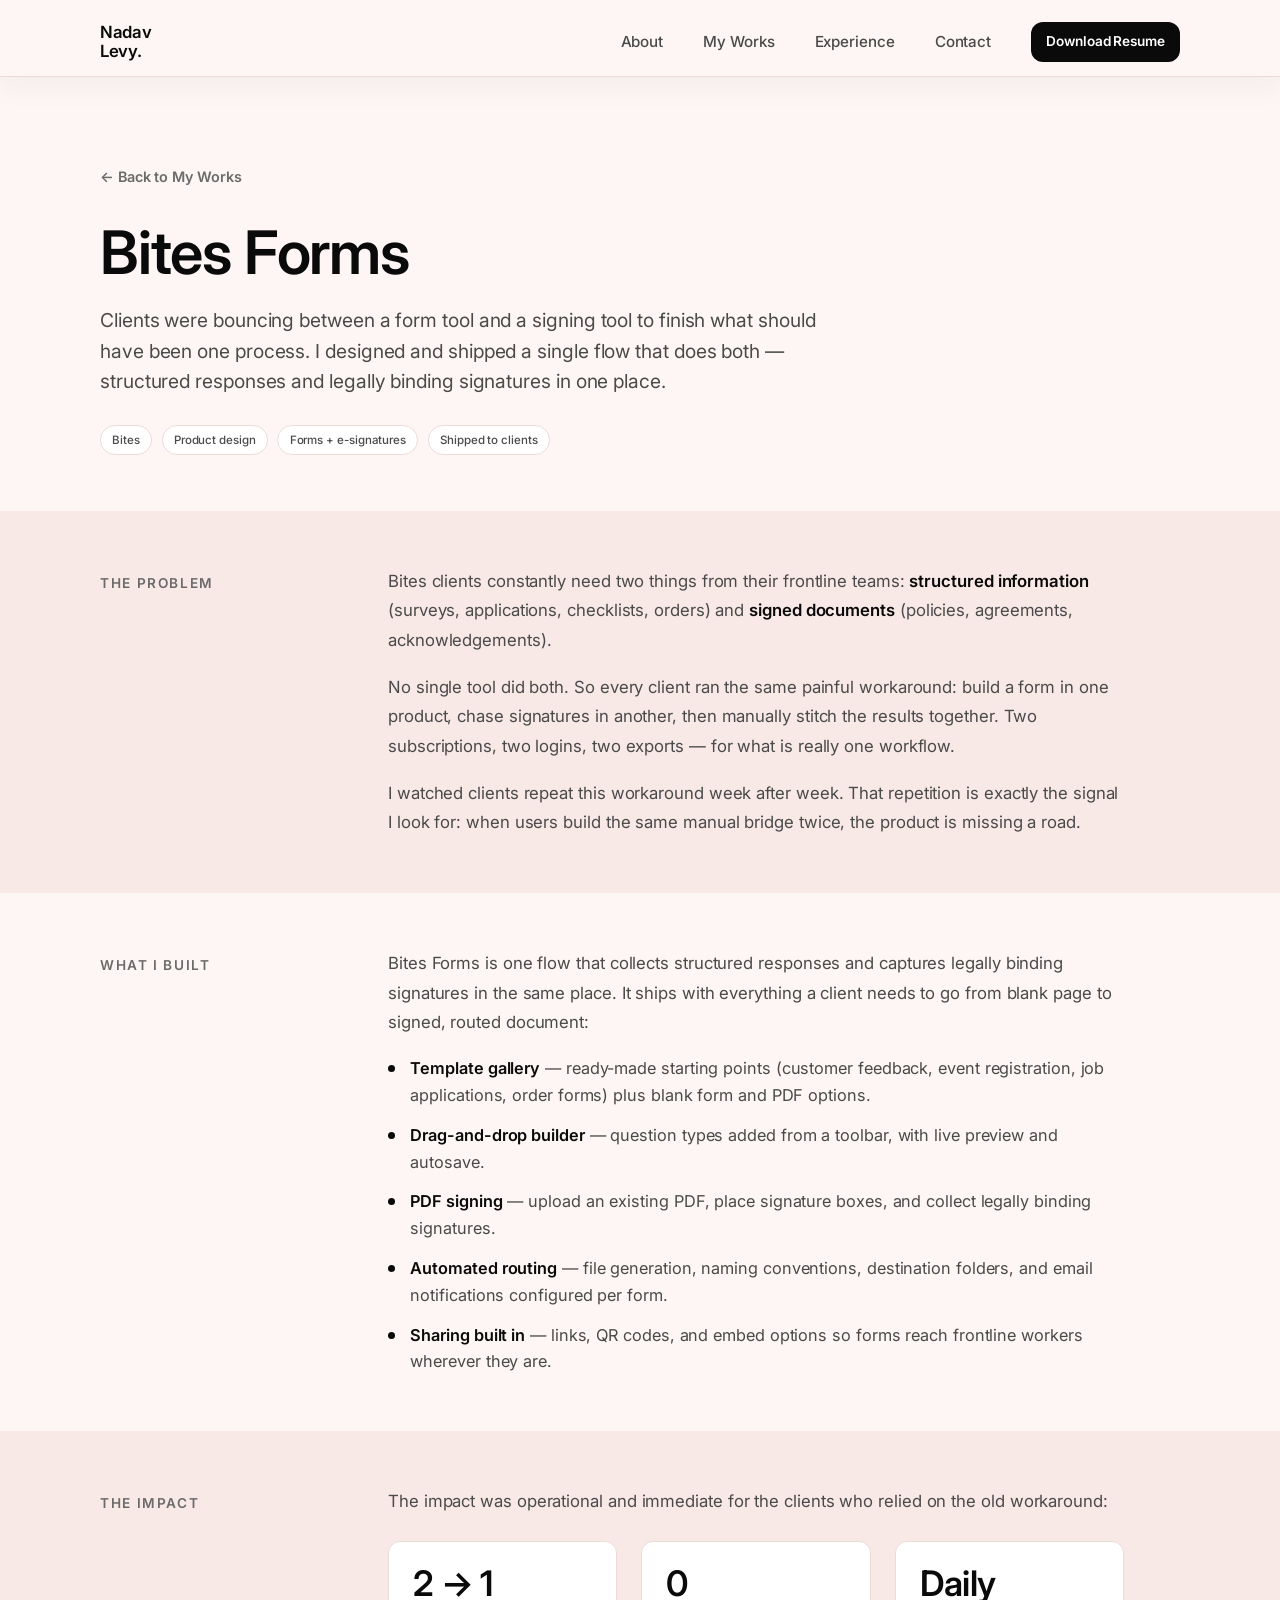
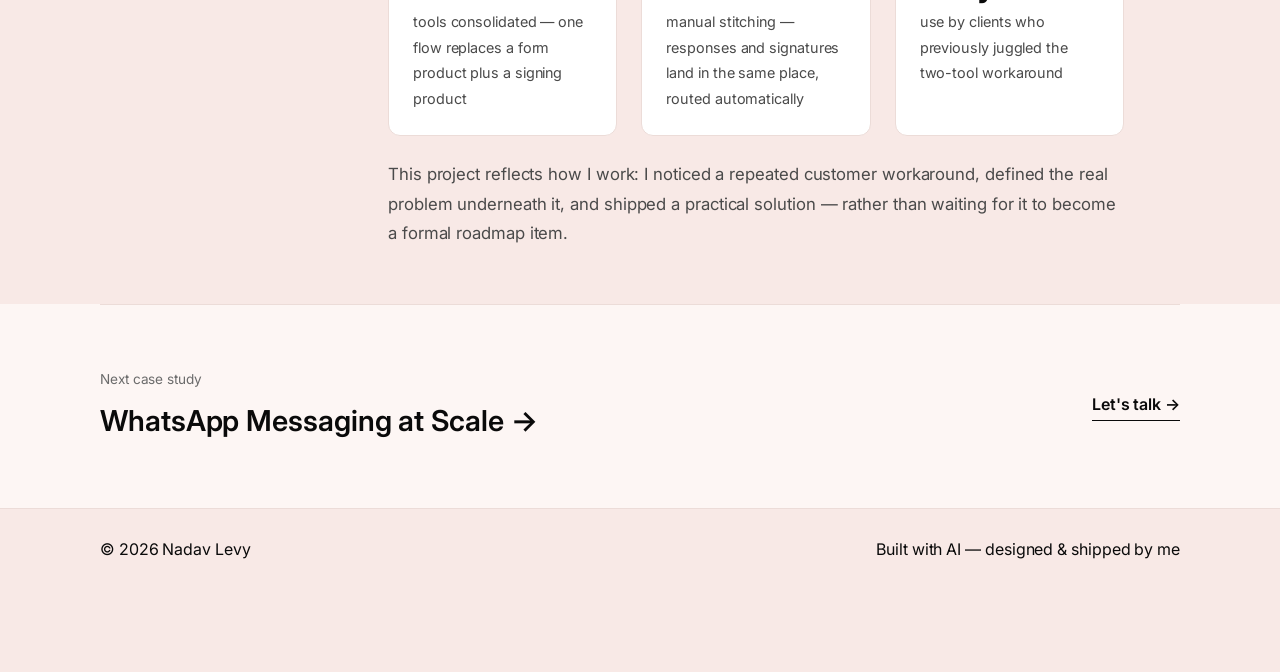
==== bites-forms.html @ a2221a4e "Add WhatsApp and Bites Forms case-study pages; move savings to $10,000+ in project copy; sharpen AI-" ====
<!doctype html>
<html lang="en">
<head>
 <meta charset="UTF-8" />
 <meta name="viewport" content="width=device-width, initial-scale=1.0" />

 <title>Bites Forms — Nadav Levy</title>
 <meta name="description" content="Case study: how Nadav Levy designed and shipped Bites Forms — a single flow for structured responses and legally binding signatures, replacing a two-tool workaround clients used daily." />
 <meta name="author" content="Nadav Levy" />
 <meta name="theme-color" content="#fdf6f4" />

 <link rel="icon" href="data:image/svg+xml,%3Csvg xmlns='http://www.w3.org/2000/svg' viewBox='0 0 32 32'%3E%3Crect width='32' height='32' rx='7' fill='%23fdf6f4'/%3E%3Ctext x='6' y='22' font-family='sans-serif' font-size='15' font-weight='700' fill='%230a0a0a'%3ENL%3C/text%3E%3C/svg%3E" />

 <link rel="preconnect" href="https://api.fontshare.com" crossorigin />
 <link href="https://api.fontshare.com/v2/css?f[]=general-sans@400,500,600,700&display=swap" rel="stylesheet" />
 <link rel="preconnect" href="https://fonts.googleapis.com" />
 <link rel="preconnect" href="https://fonts.gstatic.com" crossorigin />
 <link href="https://fonts.googleapis.com/css2?family=Inter:wght@400;500;600;700&family=JetBrains+Mono:wght@400;500;600&display=swap" rel="stylesheet" />

 <link rel="stylesheet" href="style.css?v=37" />
</head>
<body class="is-ready">

 <!-- ============ TOP NAV ============ -->
 <header class="site-nav is-stuck" id="siteNav">
  <div class="container site-nav__inner">
   <a class="site-nav__logo" href="index.html">Nadav<br>Levy.</a>
   <nav class="site-nav__menu" aria-label="Primary">
    <div class="site-nav__links">
     <a href="index.html#about" class="site-nav__link">About</a>
     <a href="index.html#projects" class="site-nav__link">My Works</a>
     <a href="index.html#experience" class="site-nav__link">Experience</a>
     <a href="index.html#contact" class="site-nav__link">Contact</a>
    </div>
    <a class="btn btn--accent btn--sm" href="/resume.pdf" download>Download Resume</a>
   </nav>
  </div>
 </header>

 <main>
  <!-- ============ CASE HERO ============ -->
  <section class="case-hero">
   <div class="container">
    <a class="case-hero__back" href="index.html#projects">&larr; Back to My Works</a>
    <h1 class="case-hero__title">Bites Forms</h1>
    <p class="case-hero__summary">Clients were bouncing between a form tool and a signing tool to finish what should have been one process. I designed and shipped a single flow that does both — structured responses and legally binding signatures in one place.</p>
    <div class="case-hero__meta">
     <span class="work-card__tag">Bites</span>
     <span class="work-card__tag">Product design</span>
     <span class="work-card__tag">Forms + e-signatures</span>
     <span class="work-card__tag">Shipped to clients</span>
    </div>
   </div>
  </section>

  <!-- ============ PROBLEM ============ -->
  <section class="case-section case-section--alt">
   <div class="container case-section__grid">
    <span class="case-section__label">The problem</span>
    <div class="case-section__body">
     <p>Bites clients constantly need two things from their frontline teams: <strong>structured information</strong> (surveys, applications, checklists, orders) and <strong>signed documents</strong> (policies, agreements, acknowledgements).</p>
     <p>No single tool did both. So every client ran the same painful workaround: build a form in one product, chase signatures in another, then manually stitch the results together. Two subscriptions, two logins, two exports — for what is really one workflow.</p>
     <p>I watched clients repeat this workaround week after week. That repetition is exactly the signal I look for: when users build the same manual bridge twice, the product is missing a road.</p>
    </div>
   </div>
  </section>

  <!-- ============ SOLUTION ============ -->
  <section class="case-section">
   <div class="container case-section__grid">
    <span class="case-section__label">What I built</span>
    <div class="case-section__body">
     <p>Bites Forms is one flow that collects structured responses and captures legally binding signatures in the same place. It ships with everything a client needs to go from blank page to signed, routed document:</p>
     <ul>
      <li><strong>Template gallery</strong> — ready-made starting points (customer feedback, event registration, job applications, order forms) plus blank form and PDF options.</li>
      <li><strong>Drag-and-drop builder</strong> — question types added from a toolbar, with live preview and autosave.</li>
      <li><strong>PDF signing</strong> — upload an existing PDF, place signature boxes, and collect legally binding signatures.</li>
      <li><strong>Automated routing</strong> — file generation, naming conventions, destination folders, and email notifications configured per form.</li>
      <li><strong>Sharing built in</strong> — links, QR codes, and embed options so forms reach frontline workers wherever they are.</li>
     </ul>

     <figure class="case-shot">
      <img src="bites-forms-templates.png" alt="Bites Forms template gallery — blank form, PDF upload, and ready-made templates" loading="lazy" onerror="this.closest('figure').remove()">
      <figcaption>The template gallery — start blank, upload a PDF for signing, or pick a ready-made template.</figcaption>
     </figure>

     <figure class="case-shot">
      <img src="bites-forms-builder.png" alt="Bites Forms builder — question toolbar, live form preview, and publisher settings panel" loading="lazy" onerror="this.closest('figure').remove()">
      <figcaption>The builder — drag-and-drop questions, live preview, and a publisher panel for signing, routing, and notifications.</figcaption>
     </figure>
    </div>
   </div>
  </section>

  <!-- ============ IMPACT ============ -->
  <section class="case-section case-section--alt">
   <div class="container case-section__grid">
    <span class="case-section__label">The impact</span>
    <div class="case-section__body">
     <p>The impact was operational and immediate for the clients who relied on the old workaround:</p>
     <div class="case-impact">
      <div class="case-impact__item">
       <span class="case-impact__num">2 &rarr; 1</span>
       <span class="case-impact__label">tools consolidated — one flow replaces a form product plus a signing product</span>
      </div>
      <div class="case-impact__item">
       <span class="case-impact__num">0</span>
       <span class="case-impact__label">manual stitching — responses and signatures land in the same place, routed automatically</span>
      </div>
      <div class="case-impact__item">
       <span class="case-impact__num">Daily</span>
       <span class="case-impact__label">use by clients who previously juggled the two-tool workaround</span>
      </div>
     </div>
     <p style="margin-top:1.5rem">This project reflects how I work: I noticed a repeated customer workaround, defined the real problem underneath it, and shipped a practical solution — rather than waiting for it to become a formal roadmap item.</p>
    </div>
   </div>
  </section>

  <!-- ============ NEXT ============ -->
  <div class="container">
   <div class="case-next">
    <div>
     <span class="case-next__label">Next case study</span>
     <a class="case-next__link" href="whatsapp.html">WhatsApp Messaging at Scale &rarr;</a>
    </div>
    <a class="hero__cta" href="index.html#contact">Let's talk &rarr;</a>
   </div>
  </div>
 </main>

 <!-- ============ FOOTER ============ -->
 <footer class="footer">
  <div class="container footer__inner">
   <span>&copy; <span id="year"></span> Nadav Levy</span>
   <span>Built with AI — designed &amp; shipped by me</span>
  </div>
 </footer>

 <script>
  document.getElementById("year").textContent = new Date().getFullYear();
 </script>
</body>
</html>
---- style.css ----
/* ============================================================
   Nadav Levy — Portfolio v2
   Kane Sherwell layout system · light pink surfaces · black text
   ============================================================ */

:root {
  /* surfaces — blush replaces Kane's mint tint */
  --bg:        #fdf6f4;
  --surface:   #f8e9e6;
  --surface-2: #f3ddd9;
  --card:      #ffffff;
  --border:    #ecdcd8;
  --border-strong: #ddc6c1;

  /* text */
  --text:  #0a0a0a;
  --text-secondary: #4a4a4a;
  --muted: #6b6b6b;
  --dim:   #9a8f8d;

  --accent:      #0a0a0a;
  --accent-soft: #f3ddd9;
  --accent-line: #ddc6c1;
  --brand:       #0a0a0a;
  --brand-soft:  #f8e9e6;

  /* type — General Sans is what Kane's site uses */
  --font-sans: 'General Sans', 'Inter', system-ui, sans-serif;
  --font-mono: 'JetBrains Mono', ui-monospace, monospace;

  /* layout — Kane: 80rem container, 6.25rem side padding */
  --maxw: 80rem;
  --gutter: 6.25rem;
  --nav-h: 84px;
  --sec-pad: 8rem;
  --sec-pad-sm: 5rem;

  --shadow-sm: 0 1px 2px rgba(74, 40, 34, 0.04);
  --shadow-md: 0 6px 22px rgba(74, 40, 34, 0.07);
  --shadow-lg: 0 20px 50px rgba(74, 40, 34, 0.12);

  --radius: 1.5rem;
  --radius-sm: 0.75rem;
  --ease: cubic-bezier(0.22, 0.7, 0.2, 1);
}

/* ---------- reset ---------- */
*, *::before, *::after { box-sizing: border-box; }
* { margin: 0; padding: 0; }

html {
  scroll-behavior: smooth;
  -webkit-text-size-adjust: 100%;
}

body {
  font-family: var(--font-sans);
  background: var(--bg);
  color: var(--text);
  line-height: 1.6;
  font-size: 16px;
  letter-spacing: -0.005em;
  -webkit-font-smoothing: antialiased;
  text-rendering: optimizeLegibility;
  overflow-x: hidden;
}

/* Kane type scale: h1 4rem/600, h2 3rem/500, h3 1.75rem/700 */
h1 {
  font-size: clamp(2.6rem, 6.4vw, 4rem);
  font-weight: 600;
  line-height: 1.0625;
  letter-spacing: -0.02em;
}
h2 {
  font-size: clamp(2rem, 4.6vw, 3rem);
  font-weight: 500;
  line-height: 1.05;
  letter-spacing: -0.02em;
}
h3 {
  font-size: 1.75rem;
  font-weight: 700;
  line-height: 1.5;
  letter-spacing: -0.015em;
}

body.is-loading {
  overflow: hidden;
}

/* ============================================================
   LOADING SCREEN
   ============================================================ */
.loader {
  position: fixed;
  inset: 0;
  z-index: 9999;
  display: grid;
  place-items: center;
  background: var(--bg);
  transition: opacity 0.55s var(--ease), visibility 0.55s var(--ease);
}

.loader.is-hidden {
  opacity: 0;
  visibility: hidden;
  pointer-events: none;
}

.loader__stage {
  width: min(92vw, 560px);
  aspect-ratio: 3 / 2;
  display: grid;
  place-items: center;
}

.loader__video {
  width: 100%;
  height: 100%;
  object-fit: contain;
  mix-blend-mode: difference;
}

img { max-width: 100%; display: block; }
a { color: inherit; text-decoration: none; }
button { font-family: inherit; cursor: pointer; }
.ic { width: 18px; height: 18px; flex: 0 0 auto; }

/* Kane pattern: 80rem inner width sitting inside 6.25rem global padding */
.container {
  width: 100%;
  max-width: calc(var(--maxw) + var(--gutter) * 2);
  margin-inline: auto;
  padding-inline: var(--gutter);
}

/* blinking cursor */
.cursor {
  color: var(--text);
  animation: blink 1.15s steps(1) infinite;
}
.cursor--block { font-weight: 400; margin-left: 1px; }
@keyframes blink { 50% { opacity: 0; } }

/* live dot (chat header) */
.dot-live {
  width: 7px; height: 7px;
  border-radius: 50%;
  background: #0a0a0a;
  box-shadow: 0 0 0 0 rgba(10, 10, 10, 0.4);
  animation: pulse 2s infinite;
  display: inline-block;
}
@keyframes pulse {
  0%   { box-shadow: 0 0 0 0 rgba(10, 10, 10, 0.32); }
  70%  { box-shadow: 0 0 0 6px rgba(10, 10, 10, 0); }
  100% { box-shadow: 0 0 0 0 rgba(10, 10, 10, 0); }
}

/* ============================================================
   BUTTONS
   ============================================================ */
.btn {
  display: inline-flex;
  align-items: center;
  justify-content: center;
  gap: 8px;
  font-weight: 600;
  font-size: 0.95rem;
  padding: 12px 22px;
  border-radius: var(--radius-sm);
  border: 1px solid transparent;
  transition: transform 0.2s var(--ease), box-shadow 0.2s var(--ease),
              background 0.2s var(--ease), border-color 0.2s var(--ease), color 0.2s var(--ease);
  white-space: nowrap;
}
.btn--sm { padding: 8px 14px; font-size: 0.85rem; }
.btn--full { width: 100%; }

.btn--accent {
  background: var(--accent);
  color: #fff;
}
.btn--accent:hover {
  transform: translateY(-2px);
  box-shadow: 0 6px 18px rgba(0, 0, 0, 0.18);
}
.btn--accent:active { transform: translateY(0); }

.btn--ghost {
  background: transparent;
  color: var(--text);
  border-color: var(--border-strong);
}
.btn--ghost:hover {
  border-color: var(--text);
  background: var(--surface);
  transform: translateY(-2px);
}

/* ============================================================
   TOP NAV — Kane pattern: wordmark left, links + button right
   ============================================================ */
.site-nav {
  position: fixed;
  inset: 0 0 auto;
  z-index: 120;
  background: var(--bg);
  padding-block: 1rem 0.5rem;
  transition: box-shadow 0.25s var(--ease), background 0.25s var(--ease);
}
.site-nav.is-stuck {
  box-shadow: 0 1px 0 var(--border), 0 10px 30px rgba(74, 40, 34, 0.05);
}
.site-nav__inner {
  display: flex;
  align-items: center;
  justify-content: space-between;
  gap: 1.5rem;
  padding-block: 0.375rem;
}
.site-nav__logo {
  font-size: 1.05rem;
  font-weight: 600;
  line-height: 1.1;
  letter-spacing: -0.02em;
  color: var(--text);
  flex: 0 0 auto;
}
.site-nav__menu {
  display: flex;
  align-items: center;
  gap: 2.5rem;
}
.site-nav__links {
  display: flex;
  align-items: center;
  gap: 2.5rem;
}
.site-nav__link {
  font-size: 0.95rem;
  font-weight: 500;
  color: var(--text-secondary);
  position: relative;
  transition: color 0.2s var(--ease);
}
.site-nav__link::after {
  content: "";
  position: absolute;
  left: 0;
  bottom: -4px;
  width: 0;
  height: 1.5px;
  background: var(--text);
  transition: width 0.25s var(--ease);
}
.site-nav__link:hover,
.site-nav__link.is-active { color: var(--text); }
.site-nav__link:hover::after,
.site-nav__link.is-active::after { width: 100%; }

.site-nav__burger {
  display: none;
  width: 42px;
  height: 42px;
  border: 1px solid var(--border);
  border-radius: 999px;
  background: var(--card);
  flex-direction: column;
  align-items: center;
  justify-content: center;
  gap: 5px;
}
.site-nav__burger i {
  display: block;
  width: 16px;
  height: 1.5px;
  background: var(--text);
  transition: transform 0.25s var(--ease), opacity 0.2s var(--ease);
}
.site-nav.is-open .site-nav__burger i:first-child { transform: translateY(3.25px) rotate(45deg); }
.site-nav.is-open .site-nav__burger i:last-child { transform: translateY(-3.25px) rotate(-45deg); }

/* offset so fixed nav never overlaps the hero */
.nav-spacer { height: var(--nav-h); }

/* ============================================================
   BOTTOM DOCK NAV — liquid glass (mobile secondary nav)
   ============================================================ */
.dock {
  position: fixed;
  bottom: 18px;
  left: 50%;
  transform: translateX(-50%);
  z-index: 100;
  display: flex;
  align-items: center;
  gap: 4px;
  padding: 8px;
  border-radius: 999px;
  /* liquid glass "regular" variant: clear center, adaptive tint */
  background: rgba(255, 255, 255, 0.22);
  backdrop-filter: saturate(180%) blur(24px);
  -webkit-backdrop-filter: saturate(180%) blur(24px);
  border: 1px solid transparent;
  /* edge lensing: bright catch on top rim, darker refraction on bottom rim,
     soft halo inside the glass */
  box-shadow:
    0 16px 40px rgba(0, 0, 0, 0.15),
    0 3px 10px rgba(0, 0, 0, 0.06),
    inset 0 2px 2px -1px rgba(255, 255, 255, 0.9),
    inset 0 -2px 2px -1px rgba(0, 0, 0, 0.08),
    inset 2px 0 2px -1px rgba(255, 255, 255, 0.5),
    inset -2px 0 2px -1px rgba(255, 255, 255, 0.5),
    inset 0 0 18px rgba(255, 255, 255, 0.35);
  transition:
    transform 0.45s cubic-bezier(0.34, 1.3, 0.5, 1),
    padding 0.45s cubic-bezier(0.34, 1.3, 0.5, 1),
    box-shadow 0.35s var(--ease);
}
/* specular highlight — light pooling on the curved top surface */
.dock::before {
  content: "";
  position: absolute;
  inset: 0;
  border-radius: inherit;
  pointer-events: none;
  background:
    radial-gradient(140% 70% at 30% -10%, rgba(255, 255, 255, 0.5) 0%, rgba(255, 255, 255, 0) 50%),
    radial-gradient(90% 50% at 75% 115%, rgba(255, 255, 255, 0.22) 0%, rgba(255, 255, 255, 0) 55%);
}
/* bright rim where light catches the glass edge */
.dock::after {
  content: "";
  position: absolute;
  inset: 0;
  border-radius: inherit;
  pointer-events: none;
  padding: 1px;
  background: linear-gradient(
    170deg,
    rgba(255, 255, 255, 1) 0%,
    rgba(255, 255, 255, 0.3) 28%,
    rgba(255, 255, 255, 0.05) 50%,
    rgba(255, 255, 255, 0.2) 75%,
    rgba(255, 255, 255, 0.7) 100%
  );
  -webkit-mask: linear-gradient(#000 0 0) content-box, linear-gradient(#000 0 0);
  -webkit-mask-composite: xor;
  mask: linear-gradient(#000 0 0) content-box, linear-gradient(#000 0 0);
  mask-composite: exclude;
}

/* iOS-style scroll behavior: condense to a compact pill while scrolling down */
.dock.is-condensed {
  padding: 5px;
  transform: translateX(-50%) scale(0.86) translateY(6px);
}
.dock.is-condensed .dock__item span {
  font-size: 0;
  opacity: 0;
  height: 0;
}
.dock.is-condensed .dock__item {
  padding: 10px 16px;
}
.dock__item {
  position: relative;
  z-index: 1;
  display: flex;
  flex-direction: column;
  align-items: center;
  gap: 3px;
  padding: 9px 18px;
  border-radius: 999px;
  color: var(--muted);
  transition: color 0.2s var(--ease), background 0.2s var(--ease), transform 0.2s var(--ease);
}
.dock__item svg {
  width: 22px;
  height: 22px;
}
.dock__item span {
  font-size: 0.7rem;
  font-weight: 500;
  letter-spacing: 0.01em;
  transition: font-size 0.45s cubic-bezier(0.34, 1.3, 0.5, 1), opacity 0.3s var(--ease), height 0.45s cubic-bezier(0.34, 1.3, 0.5, 1);
}
.dock__item:hover {
  color: var(--text);
  transform: translateY(-2px);
}
/* gel-like press */
.dock__item:active {
  transform: scale(0.92);
  transition-duration: 0.1s;
}
.dock__item.is-active {
  color: var(--text);
  background: linear-gradient(135deg, rgba(255, 255, 255, 0.75), rgba(255, 255, 255, 0.35));
  box-shadow:
    0 2px 10px rgba(0, 0, 0, 0.08),
    inset 0 1px 0 rgba(255, 255, 255, 0.95),
    inset 0 0 0 1px rgba(255, 255, 255, 0.4);
}

/* ============================================================
   HERO
   ============================================================ */
/* Kane hero: headline row on top, photo centered below with floating stats */
.hero { position: relative; }
.hero__inner {
  display: flex;
  flex-direction: column;
  gap: 3.25rem;
  padding-top: calc(var(--nav-h) + clamp(2rem, 6vw, 4rem));
  padding-bottom: 3.5rem;
  position: relative;
}

/* split hero — text left, photo right */
.hero__split {
  display: flex;
  align-items: center;
  justify-content: space-between;
  gap: clamp(2.5rem, 6vw, 5rem);
}
.hero__content {
  flex: 1 1 34rem;
  min-width: 0;
  display: flex;
  flex-direction: column;
  align-items: flex-start;
  gap: 1.875rem;
}
.hero__row {
  display: flex;
  align-items: center;
  gap: 2.5rem;
  flex-wrap: wrap;
}

.hero__pre {
  display: block;
  font-size: 1.125rem;
  font-weight: 400;
  line-height: 1;
  color: var(--text);
  margin-bottom: 0.5rem;
}
.hero__name {
  font-size: clamp(2.6rem, 6.4vw, 4rem);
  font-weight: 600;
  line-height: 1.0625;
  letter-spacing: -0.02em;
}
.hero__tagline {
  font-size: 1.125rem;
  color: var(--text-secondary);
  line-height: 1.6;
  max-width: 34rem;
}
.hero__tagline .hl { color: var(--text); font-weight: 600; }

.hero__cta {
  font-size: 1rem;
  font-weight: 600;
  color: var(--text);
  display: inline-flex;
  align-items: center;
  gap: 0.5rem;
  border-bottom: 1.5px solid var(--text);
  padding-bottom: 2px;
  transition: gap 0.22s var(--ease), opacity 0.2s var(--ease);
}
.hero__cta:hover { gap: 0.85rem; opacity: 0.75; }

/* the photo, on the right */
.hero__stage {
  position: relative;
  flex: 0 1 28rem;
  display: flex;
  align-items: center;
  justify-content: flex-end;
}
.hero__photo {
  width: 100%;
  max-width: 28rem;
  border-radius: var(--radius);
  overflow: hidden;
  background: var(--surface);
  box-shadow: 0 30px 70px rgba(74, 40, 34, 0.14);
}
.hero__photo img {
  width: 100%;
  height: 100%;
  aspect-ratio: 1 / 1;
  object-fit: cover;
  object-position: center 20%;
  display: block;
}
/* transparent cut-out portrait: drop the frame so badges float like Kane's */
.hero__photo--cutout {
  border-radius: 0;
  overflow: visible;
  background: none;
  box-shadow: none;
}
.hero__photo--cutout img { aspect-ratio: auto; object-fit: contain; }

/* inline stat next to the CTA */
.hero__stat {
  display: flex;
  flex-direction: column;
  gap: 0.25rem;
  color: var(--text);
}
.hero__stat-num {
  font-size: 2rem;
  font-weight: 600;
  line-height: 1;
}
.hero__stat-label {
  font-size: 0.7rem;
  font-weight: 500;
  line-height: 1.4;
  color: var(--text-secondary);
}

/* eyebrow anchored bottom-left of the hero, Kane-style */
.hero__eyebrow {
  position: absolute;
  left: var(--gutter);
  bottom: 1rem;
  font-size: 0.875rem;
  letter-spacing: 0.12em;
  text-transform: uppercase;
  color: var(--muted);
}

.hero__ctas {
  display: flex;
  flex-wrap: wrap;
  gap: 14px;
}

.terminal-stack {
  display: flex;
  flex-direction: column;
  gap: 8px;
  width: min(100%, 520px);
  margin-bottom: 2.5rem;
}

.terminal-bar {
  font-family: var(--font-mono);
  font-size: 0.85rem;
  background: var(--card);
  border: 1px solid var(--border);
  border-radius: var(--radius-sm);
  padding: 10px 14px;
  display: flex;
  align-items: center;
  flex-wrap: wrap;
  color: var(--text);
}
.terminal-bar--out {
  color: var(--muted);
  padding-block: 8px;
}
.terminal-bar--load {
  gap: 6px;
}
.terminal-bar__prompt { color: var(--text); }
.terminal-bar__path { color: var(--dim); }
.terminal-bar__cmd { color: var(--text); }
.terminal-bar__arrow {
  color: var(--brand);
  margin-right: 8px;
  font-weight: 600;
}
.terminal-bar__out { color: var(--muted); }

.terminal-spinner {
  display: inline-flex;
  align-items: center;
  margin-left: 4px;
}
.terminal-spinner__track {
  position: relative;
  width: 56px;
  height: 6px;
  border-radius: 999px;
  background: var(--border);
  overflow: hidden;
}
.terminal-spinner__knob {
  position: absolute;
  top: 0;
  left: 0;
  width: 14px;
  height: 100%;
  border-radius: 999px;
  background: var(--text);
  animation: terminal-slide 1.35s ease-in-out infinite alternate;
}
@keyframes terminal-slide {
  from { transform: translateX(0); }
  to { transform: translateX(42px); }
}

/* ============================================================
   SECTIONS (shared)
   ============================================================ */
.section {
  padding-block: clamp(4.5rem, 9vw, var(--sec-pad));
  scroll-margin-top: var(--nav-h);
}
.section--sm {
  padding-block: clamp(3.5rem, 7vw, var(--sec-pad-sm));
}
.section--alt {
  background: var(--surface);
}

/* impact strip — scrolling metrics under the hero */
.impact {
  border-block: 1px solid var(--border);
  background: var(--bg);
  overflow: hidden;
}
.impact__viewport {
  overflow: hidden;
  width: 100%;
  mask-image: linear-gradient(90deg, transparent, #000 8%, #000 92%, transparent);
  -webkit-mask-image: linear-gradient(90deg, transparent, #000 8%, #000 92%, transparent);
}
.impact__track {
  display: flex;
  width: max-content;
  will-change: transform;
}
.impact__track.is-animated {
  animation: impact-marquee var(--impact-speed, 28s) linear infinite;
}
.impact__track.is-animated:hover {
  animation-play-state: paused;
}
.impact__set {
  display: flex;
  flex-shrink: 0;
}
.impact__stat {
  display: flex;
  flex-direction: column;
  justify-content: center;
  gap: 6px;
  flex: 0 0 auto;
  min-width: clamp(200px, 28vw, 280px);
  padding: 30px 28px;
  text-align: center;
  border-right: 1px solid var(--border);
}
.impact__stat:last-child { border-right: 0; }
@keyframes impact-marquee {
  from { transform: translateX(0); }
  to { transform: translateX(-50%); }
}
.impact--static .impact__viewport {
  mask-image: none;
  -webkit-mask-image: none;
}
.impact--static .impact__track {
  width: 100%;
  justify-content: center;
}
.impact--static .impact__set {
  flex: 1;
  justify-content: space-around;
}
.impact--static .impact__stat {
  flex: 1 1 0;
  min-width: 0;
  border-right: 0;
  border-left: 1px solid var(--border);
}
.impact--static .impact__stat:first-child { border-left: 0; }
.impact__num {
  font-size: clamp(1.7rem, 3.4vw, 2.3rem);
  font-weight: 800;
  letter-spacing: -0.03em;
  line-height: 1;
  color: var(--text);
}
.impact__num--brand { color: var(--brand); }
.impact__label {
  font-family: var(--font-sans);
  font-size: 0.74rem;
  color: var(--muted);
  letter-spacing: 0.01em;
}
.section__head { margin-bottom: 3rem; }
/* Kane eyebrow: small uppercase label above the heading */
.section__index {
  font-size: 0.875rem;
  color: var(--muted);
  letter-spacing: 0.12em;
  text-transform: uppercase;
  display: block;
  margin-bottom: 1rem;
}
.section__title {
  font-size: clamp(2rem, 4.6vw, 3rem);
  font-weight: 500;
  letter-spacing: -0.02em;
  line-height: 1.05;
}
.section__lead {
  color: var(--text-secondary);
  margin-top: 1rem;
  max-width: 46ch;
  font-size: 1.125rem;
  line-height: 1.55;
}

/* shared card — white on the pink surface */
.card {
  background: var(--card);
  border: 1px solid var(--border);
  border-radius: var(--radius);
}

/* ============================================================
   EXPERTISE — prose + large stat row (Kane)
   ============================================================ */
.expertise__prose {
  display: grid;
  grid-template-columns: 1fr 1fr;
  gap: 2.5rem;
  max-width: 62rem;
}
.expertise__prose p {
  font-size: 1.125rem;
  line-height: 1.65;
  color: var(--text-secondary);
}
.expertise__prose strong { color: var(--text); font-weight: 600; }

.statrow {
  display: grid;
  grid-template-columns: repeat(3, 1fr);
  gap: 1.5rem;
  margin-top: 4.5rem;
  padding-top: 3rem;
  border-top: 1px solid var(--border);
}
.statrow__item {
  display: flex;
  flex-direction: column;
  gap: 0.5rem;
}
.statrow__num {
  font-size: clamp(2.5rem, 5.5vw, 3.5rem);
  font-weight: 600;
  line-height: 1;
  letter-spacing: -0.03em;
}
.statrow__label {
  font-size: 0.95rem;
  color: var(--text-secondary);
  line-height: 1.5;
  max-width: 16rem;
}

/* ============================================================
   TECH STACK TABS (Kane)
   ============================================================ */
.stack__tabs {
  display: flex;
  flex-wrap: wrap;
  gap: 0.5rem;
  margin-bottom: 2.5rem;
  border-bottom: 1px solid var(--border);
  padding-bottom: 1rem;
}
.stack__tab {
  font-size: 0.95rem;
  font-weight: 500;
  color: var(--muted);
  background: transparent;
  border: 1px solid transparent;
  padding: 0.6rem 1.25rem;
  border-radius: 999px;
  transition: color 0.2s var(--ease), background 0.2s var(--ease), border-color 0.2s var(--ease);
}
.stack__tab:hover { color: var(--text); }
.stack__tab.is-active {
  color: var(--text);
  background: var(--card);
  border-color: var(--border);
}
.stack__panel { display: none; }
.stack__panel.is-active { display: block; animation: stackFade 0.35s var(--ease) both; }
@keyframes stackFade { from { opacity: 0; transform: translateY(8px); } }

.stack__items {
  display: flex;
  flex-wrap: wrap;
  gap: 1rem;
  list-style: none;
  margin: 0 0 1.5rem;
  padding: 0;
}
.stack__item {
  display: inline-flex;
  align-items: center;
  gap: 0.75rem;
  padding: 0.85rem 1.35rem;
  border: 1px solid var(--border);
  border-radius: 999px;
  background: var(--card);
  font-size: 0.95rem;
  font-weight: 500;
  transition: transform 0.2s var(--ease), box-shadow 0.2s var(--ease);
}
.stack__item:hover { transform: translateY(-2px); box-shadow: var(--shadow-md); }
.stack__item img { width: 22px; height: 22px; object-fit: contain; }
.stack__note {
  font-size: 1rem;
  color: var(--text-secondary);
  max-width: 52ch;
  line-height: 1.6;
}

/* ============================================================
   CAPABILITIES — 3-column list grid (Kane)
   ============================================================ */
.cap-grid {
  display: grid;
  grid-template-columns: repeat(3, 1fr);
  gap: 1.5rem;
  list-style: none;
  margin: 0;
  padding: 0;
}
.cap-grid li {
  font-size: 1.125rem;
  line-height: 1.5;
  color: var(--text);
  padding-bottom: 1.25rem;
  border-bottom: 1px solid var(--border);
}

/* ============================================================
   MY WORKS — image-card gallery (Kane)
   ============================================================ */
.works-grid {
  display: grid;
  grid-template-columns: repeat(3, 1fr);
  gap: 1.5rem;
}
.works-grid + .works-grid { margin-top: 1.5rem; }
.works-grid--split { grid-template-columns: 1fr 1.4fr; }

.work-card {
  position: relative;
  display: flex;
  flex-direction: column;
  justify-content: flex-end;
  min-height: 25rem;
  padding: 2rem;
  border-radius: var(--radius);
  overflow: hidden;
  background: var(--surface);
  border: 1px solid var(--border);
  color: var(--text);
  transition: transform 0.3s var(--ease), box-shadow 0.3s var(--ease);
}
.work-card:hover { transform: translateY(-5px); box-shadow: var(--shadow-lg); }
.work-card__img {
  position: absolute;
  inset: 0;
  width: 100%;
  height: 100%;
  object-fit: cover;
  object-position: top center;
  transition: transform 0.6s var(--ease);
}
.work-card:hover .work-card__img { transform: scale(1.04); }
.work-card__scrim {
  position: absolute;
  inset: 0;
  background: linear-gradient(to top, rgba(12, 6, 5, 0.82) 0%, rgba(12, 6, 5, 0.35) 45%, rgba(12, 6, 5, 0.05) 100%);
}
/* tinted blocks — Kane uses solid colour cards; ours stay in the blush family */
.work-card--tint-a { background: #f7e2dd; }
.work-card--tint-b { background: #efe4de; }
.work-card--dark {
  background: #171110;
  border-color: #171110;
  color: #fff;
}
.work-card--media { color: #fff; }
.work-card--media .work-card__desc,
.work-card--dark .work-card__desc { color: rgba(255, 255, 255, 0.78); }
.work-card--media .work-card__tag,
.work-card--dark .work-card__tag {
  border-color: rgba(255, 255, 255, 0.28);
  color: #fff;
  background: rgba(255, 255, 255, 0.1);
}
.work-card__body {
  position: relative;
  z-index: 1;
  display: flex;
  flex-direction: column;
  gap: 0.75rem;
}
.work-card__mark {
  position: absolute;
  top: 2rem;
  left: 2rem;
  z-index: 1;
  width: 56px;
  height: 56px;
  border-radius: 1rem;
  background: #fff;
  border: 1px solid var(--border);
  display: grid;
  place-items: center;
  overflow: hidden;
}
.work-card__mark svg { width: 30px; height: 30px; }
.work-card__mark img { width: 32px; height: 32px; object-fit: contain; }
.work-card__tags {
  display: flex;
  flex-wrap: wrap;
  gap: 0.5rem;
}
.work-card__tag {
  font-size: 0.72rem;
  font-weight: 500;
  padding: 0.3rem 0.7rem;
  border-radius: 999px;
  border: 1px solid var(--border);
  background: var(--card);
  color: var(--text-secondary);
}
.work-card__title {
  font-size: 1.5rem;
  font-weight: 600;
  line-height: 1.2;
  letter-spacing: -0.02em;
}
.work-card__desc {
  font-size: 0.95rem;
  line-height: 1.55;
  color: var(--text-secondary);
  max-width: 42ch;
}
.work-card__more {
  align-self: flex-start;
  margin-top: 0.25rem;
  font-size: 0.85rem;
  font-weight: 600;
  color: inherit;
  background: none;
  border: 0;
  border-bottom: 1.5px solid currentColor;
  padding: 0 0 2px;
  opacity: 0.85;
  transition: opacity 0.2s var(--ease);
}
.work-card__more:hover { opacity: 1; }
a.work-card__more { text-decoration: none; display: inline-block; }
.work-card__detail {
  position: relative;
  z-index: 1;
  display: grid;
  grid-template-rows: 0fr;
  transition: grid-template-rows 0.4s var(--ease);
}
.work-card__detail > div { overflow: hidden; }
.work-card.is-open .work-card__detail { grid-template-rows: 1fr; }
.work-card.is-open { min-height: 25rem; }
.work-card__shot {
  margin: 0.25rem 0 0;
  border-radius: 0.9rem;
  overflow: hidden;
  border: 1px solid var(--border);
  background: #fff;
}
.work-card__shot img {
  display: block;
  width: 100%;
  height: auto;
}

/* ============================================================
   EXPERIENCE ACCORDION (Kane)
   ============================================================ */
.exp {
  display: grid;
  grid-template-columns: 18rem 1fr;
  gap: 3rem;
  align-items: start;
}
.exp__list {
  position: relative;
  display: flex;
  flex-direction: column;
  gap: 2.5rem;
  padding-left: 2.5rem;
}
/* vertical rail with a dot per job */
.exp__list::before {
  content: "";
  position: absolute;
  left: 7px;
  top: 10px;
  bottom: 10px;
  width: 1.5px;
  background: var(--border-strong);
}
.exp__job { position: relative; }
.exp__job::before {
  content: "";
  position: absolute;
  left: -2.5rem;
  top: 8px;
  width: 16px;
  height: 16px;
  border-radius: 50%;
  border: 1.5px solid var(--border-strong);
  background: var(--bg);
}
.exp__job::after {
  content: "";
  position: absolute;
  left: calc(-2.5rem + 5px);
  top: 13px;
  width: 6px;
  height: 6px;
  border-radius: 50%;
  background: var(--text);
  opacity: 0;
  transition: opacity 0.25s var(--ease);
}
.exp__job.is-current::after { opacity: 1; }
.exp__company {
  font-size: 1.75rem;
  font-weight: 700;
  line-height: 1.3;
  letter-spacing: -0.015em;
  margin-bottom: 0.5rem;
}
.exp__meta {
  display: flex;
  align-items: center;
  flex-wrap: wrap;
  gap: 0.75rem;
  margin-bottom: 1.25rem;
  font-size: 0.9rem;
  color: var(--text-secondary);
}
.exp__meta strong { color: var(--text); font-weight: 600; }
.exp__dot {
  width: 4px;
  height: 4px;
  border-radius: 50%;
  background: var(--border-strong);
  flex: 0 0 auto;
}
.exp__bullets { list-style: none; margin: 0; padding: 0; }
.exp__bullets li {
  position: relative;
  padding-left: 1.25rem;
  margin-bottom: 0.85rem;
  font-size: 1rem;
  line-height: 1.6;
  color: var(--text-secondary);
}
.exp__bullets li::before {
  content: "";
  position: absolute;
  left: 0;
  top: 0.62em;
  width: 6px;
  height: 6px;
  border-radius: 50%;
  background: var(--text);
}
.exp__bullets strong { color: var(--text); font-weight: 600; }
.exp__hidden {
  display: grid;
  grid-template-rows: 0fr;
  transition: grid-template-rows 0.4s var(--ease);
}
.exp__hidden > div { overflow: hidden; }
.exp__job.is-open .exp__hidden { grid-template-rows: 1fr; }
.exp__toggle {
  margin-top: 0.5rem;
  font-size: 0.9rem;
  font-weight: 600;
  color: var(--text);
  background: none;
  border: 0;
  border-bottom: 1.5px solid var(--text);
  padding: 0 0 2px;
  transition: opacity 0.2s var(--ease);
}
.exp__toggle:hover { opacity: 0.7; }
.exp__placeholder {
  font-size: 0.95rem;
  color: var(--muted);
  font-style: italic;
}

/* ============================================================
   PROJECTS
   ============================================================ */
.filters {
  display: flex;
  flex-wrap: wrap;
  gap: 8px;
  margin-bottom: 28px;
}
.filter {
  font-family: var(--font-sans);
  font-size: 0.82rem;
  color: var(--muted);
  background: transparent;
  border: 1px solid var(--border);
  padding: 7px 16px;
  border-radius: 999px;
  transition: all 0.18s var(--ease);
}
.filter:hover { color: var(--text); border-color: var(--border-strong); }
.filter.is-active {
  color: #fff;
  background: var(--accent);
  border-color: var(--accent);
}

/* ---- bento-style project grid ---- */
.projects-grid {
  display: grid;
  grid-template-columns: 1fr 1fr;
  gap: 16px;
}
.project {
  padding: 26px 26px 24px;
  position: relative;
  overflow: hidden;
  display: flex;
  flex-direction: column;
  transition: transform 0.28s var(--ease), box-shadow 0.28s var(--ease), border-color 0.28s var(--ease);
}
.project:hover {
  transform: translateY(-4px);
  box-shadow: var(--shadow-md);
  border-color: var(--border-strong);
}

/* logo / icon badge as a design motif */
.project__icon {
  width: 52px; height: 52px;
  border-radius: 14px;
  border: 1px solid var(--border);
  background: #fff;
  display: flex;
  align-items: center;
  justify-content: center;
  margin-bottom: 16px;
  flex: 0 0 auto;
  overflow: hidden;
  transition: border-color 0.28s var(--ease), transform 0.28s var(--ease);
}
.project__icon svg { width: 27px; height: 27px; color: var(--text); }
.project__icon img { width: 30px; height: 30px; object-fit: contain; }
.project:hover .project__icon { border-color: var(--border-strong); transform: translateY(-2px); }

.project__body { display: flex; flex-direction: column; flex: 1; }
.project__title {
  font-size: 1.22rem;
  font-weight: 700;
  letter-spacing: -0.02em;
  margin-bottom: 9px;
}
.project__desc {
  color: var(--muted);
  font-size: 0.92rem;
  line-height: 1.55;
  margin-bottom: 18px;
  flex: 1;
}
.project__metric {
  font-family: var(--font-sans);
  font-size: 0.78rem;
  color: var(--text);
  background: var(--surface);
  border: 1px solid var(--border);
  border-radius: 999px;
  padding: 6px 13px;
  align-self: flex-start;
  font-weight: 500;
}

/* Problem -> Action -> Result case study (featured card only) */
.case { display: flex; flex-direction: column; gap: 12px; margin-bottom: 18px; }
.case__row { display: flex; gap: 14px; align-items: baseline; }
.case__label {
  flex: 0 0 64px;
  font-family: var(--font-sans);
  font-size: 0.7rem;
  letter-spacing: 0.06em;
  text-transform: uppercase;
  color: var(--dim);
  padding-top: 2px;
}
.case__row p { color: var(--muted); font-size: 0.95rem; line-height: 1.55; margin: 0; }
.case__row strong { color: var(--text); font-weight: 600; }

/* featured tile — spans full width, number sits beside the content */
.project--featured {
  grid-column: 1 / -1;
  flex-direction: row;
  align-items: center;
  gap: 34px;
  padding: 34px 34px 32px;
  background: var(--surface);
}
.project--featured .project__icon {
  width: 76px; height: 76px;
  border-radius: 20px;
  margin-bottom: 0;
}
.project--featured .project__icon svg { width: 42px; height: 42px; }
.project--featured .project__icon img { width: 44px; height: 44px; }
.project--featured .project__title { font-size: 1.6rem; }
.project--featured .project__desc { font-size: 1rem; max-width: 60ch; }

/* media tile — spans full width, content left + image right */
.project--media {
  grid-column: 1 / -1;
  flex-direction: row;
  align-items: stretch;
  gap: 0;
  padding: 0;
  overflow: hidden;
}
.project--media .project__body { padding: 30px 32px; justify-content: center; flex: 1; }
.project__media {
  display: block;
  position: relative;
  flex: 0 0 40%;
  border-left: 1px solid var(--border);
  overflow: hidden;
  min-height: 260px;
}
.project__media img {
  position: absolute;
  inset: 0;
  width: 100%;
  height: 100%;
  object-fit: cover;
  object-position: top center;
  display: block;
  transition: transform 0.5s var(--ease);
}
.project--media:hover .project__media img { transform: scale(1.05); }

.projects-empty {
  font-family: var(--font-sans);
  color: var(--dim);
  font-size: 0.9rem;
  padding-top: 8px;
}

/* ============================================================
   ABOUT
   ============================================================ */
.about {
  display: grid;
  grid-template-columns: 1.3fr 1fr;
  gap: 40px;
  align-items: start;
}
.about__bio p { margin-bottom: 16px; color: var(--text); font-size: 1.05rem; }
.about__bio p:last-child { margin-bottom: 0; color: var(--muted); }
.about__bio strong { color: var(--text); font-weight: 600; }
.about__img {
  border-radius: 14px;
  overflow: hidden;
  border: 1px solid var(--border);
}
.about__img img {
  width: 100%;
  height: 100%;
  object-fit: cover;
  display: block;
  max-height: 340px;
}

.leadership {
  margin-top: 48px;
}
.leadership__title {
  font-size: 1.25rem;
  font-weight: 700;
  margin-bottom: 8px;
}
.leadership__lead {
  color: var(--muted);
  margin-bottom: 24px;
  max-width: 52ch;
}
.leadership__grid {
  display: grid;
  grid-template-columns: repeat(3, 1fr);
  gap: 16px;
}
.leadership__card {
  padding: 22px 20px;
}
.leadership__card h4 {
  font-size: 0.95rem;
  font-weight: 700;
  margin-bottom: 10px;
  line-height: 1.35;
}
.leadership__card p {
  font-size: 0.9rem;
  color: var(--muted);
  line-height: 1.55;
}
.leadership__icon {
  display: inline-block;
  font-family: var(--font-sans);
  font-size: 0.75rem;
  font-weight: 600;
  color: var(--brand);
  margin-bottom: 12px;
}

.open-to {
  margin-top: 28px;
  padding: 22px 24px;
  border-color: var(--border-strong);
  background: linear-gradient(135deg, var(--brand-soft), var(--card));
}
.open-to__label {
  font-family: var(--font-sans);
  font-size: 0.78rem;
  color: var(--brand);
  margin-bottom: 8px;
}
.open-to__text {
  font-size: 0.98rem;
  color: var(--muted);
  line-height: 1.6;
}
.open-to__text strong { color: var(--text); }

.text-link {
  color: var(--text);
  font-weight: 600;
  text-decoration: underline;
  text-decoration-color: var(--border-strong);
  text-underline-offset: 3px;
}
.text-link:hover { text-decoration-color: var(--text); }

.metric-pill {
  display: inline-block;
  font-family: var(--font-sans);
  font-size: 0.68rem;
  font-weight: 500;
  padding: 4px 10px;
  border-radius: 999px;
  border: 1px solid var(--border);
  background: var(--surface);
  color: var(--muted);
}
.metric-pill--brand {
  border-color: var(--border-strong);
  background: var(--surface-2);
  color: var(--text);
}
.project__metrics {
  display: flex;
  flex-wrap: wrap;
  gap: 8px;
  margin-bottom: 14px;
}

.project__proof {
  margin-top: 18px;
  padding-top: 18px;
  border-top: 1px solid var(--border);
}
.project__shot {
  margin-top: 18px;
  border: 1px solid var(--border);
  border-radius: var(--radius-sm);
  overflow: hidden;
  background: var(--bg);
  box-shadow: 0 12px 40px rgba(0, 0, 0, 0.06);
}
.project__shot img {
  width: 100%;
  display: block;
  vertical-align: top;
}
.proof-ui {
  border: 1px solid var(--border);
  border-radius: var(--radius-sm);
  background: var(--bg);
  overflow: hidden;
}
.proof-ui__bar {
  display: flex;
  gap: 6px;
  padding: 10px 12px;
  background: var(--surface);
  border-bottom: 1px solid var(--border);
}
.proof-ui__bar i {
  width: 8px;
  height: 8px;
  border-radius: 50%;
  background: var(--border-strong);
}
.proof-ui__row {
  padding: 12px 14px;
  border-bottom: 1px solid var(--border);
}
.proof-ui__row:last-child { border-bottom: 0; }
.proof-ui__row--field span:first-child {
  display: block;
  width: 28%;
  height: 8px;
  background: var(--border);
  border-radius: 4px;
  margin-bottom: 8px;
}
.proof-ui__row--field span:last-child {
  display: block;
  width: 72%;
  height: 10px;
  background: var(--surface-2);
  border-radius: 4px;
}
.proof-ui__row--sign {
  display: flex;
  align-items: center;
  justify-content: space-between;
  gap: 12px;
  font-family: var(--font-sans);
  font-size: 0.72rem;
  color: var(--dim);
}
.proof-ui__row--sign svg {
  width: 80px;
  height: 24px;
  color: var(--brand);
  opacity: 0.85;
}

.stats { display: grid; gap: 12px; }
.stat {
  padding: 20px 22px;
  display: flex;
  flex-direction: column;
  gap: 4px;
}
.stat__num {
  font-family: var(--font-sans);
  font-size: 2rem;
  font-weight: 700;
  color: var(--text);
  line-height: 1;
}
.stat__label { color: var(--muted); font-size: 0.9rem; }

/* ============================================================
   SKILLS
   ============================================================ */
.skills-strip {
  display: grid;
  grid-template-columns: repeat(4, 1fr);
  gap: 14px;
}
.skill-chip {
  border: 1px solid var(--border);
  border-radius: 14px;
  background: var(--surface);
  padding: 20px 20px 22px;
  transition: border-color 0.2s var(--ease), transform 0.2s var(--ease);
}
.skill-chip:hover { border-color: var(--text); transform: translateY(-3px); }
.skill-chip__title {
  font-family: var(--font-sans);
  font-size: 1.05rem;
  font-weight: 600;
  letter-spacing: -0.01em;
  margin-bottom: 10px;
}
.skill-chip__title::before { content: "// "; color: var(--dim); }
.skill-logos {
  display: flex;
  flex-wrap: wrap;
  gap: 8px;
  margin: 0 0 12px;
  padding: 0;
  list-style: none;
}
.skill-logos li { display: flex; }
.skill-logo {
  width: 36px;
  height: 36px;
  display: inline-flex;
  align-items: center;
  justify-content: center;
  border: 1px solid var(--border);
  border-radius: 10px;
  background: #fff;
  padding: 6px;
  box-shadow: 0 1px 2px rgba(0, 0, 0, 0.04);
}
.skill-logos img {
  width: 22px;
  height: 22px;
  display: block;
  object-fit: contain;
  transition: transform 0.2s var(--ease);
}
.skill-chip:hover .skill-logos img { transform: scale(1.06); }
.skill-tags {
  display: flex;
  flex-wrap: wrap;
  gap: 8px;
  margin: 0;
  padding: 0;
  list-style: none;
}
.skill-tags li {
  font-family: var(--font-sans);
  font-size: 0.72rem;
  color: var(--muted);
  border: 1px solid var(--border);
  border-radius: 999px;
  padding: 5px 10px;
  background: var(--bg);
}
.skill-chip__keys {
  font-size: 0.86rem;
  line-height: 1.55;
  color: var(--muted);
}

.skills-grid {
  display: grid;
  grid-template-columns: repeat(2, 1fr);
  gap: 18px;
}
.skill-group { padding: 24px 24px 26px; }
.skill-group__title {
  font-family: var(--font-sans);
  font-size: 0.95rem;
  color: var(--text);
  margin-bottom: 16px;
  letter-spacing: -0.01em;
}
.skill-list { list-style: none; }
.skill-list li {
  position: relative;
  padding-left: 22px;
  margin-bottom: 9px;
  color: var(--text);
  font-size: 0.96rem;
}
.skill-list li:last-child { margin-bottom: 0; }
.skill-list li::before {
  content: "▸";
  position: absolute;
  left: 0;
  color: var(--dim);
}

/* ============================================================
   EXPERIENCE / TIMELINE
   ============================================================ */
.timeline__item {
  padding: 28px 28px 26px;
  position: relative;
}
.timeline__marker {
  position: absolute;
  top: 32px; left: 0;
  width: 4px; height: 28px;
  background: var(--accent);
  border-radius: 0 4px 4px 0;
}
.timeline__meta {
  display: flex;
  align-items: center;
  gap: 12px;
  flex-wrap: wrap;
  margin-bottom: 6px;
}
.timeline__date {
  font-family: var(--font-sans);
  font-size: 0.8rem;
  color: var(--muted);
}
.timeline__where {
  font-family: var(--font-sans);
  font-size: 0.8rem;
  color: var(--text);
  background: var(--surface);
  border: 1px solid var(--border);
  padding: 2px 10px;
  border-radius: 6px;
}
.timeline__role {
  font-size: 1.25rem;
  font-weight: 700;
  letter-spacing: -0.02em;
  margin-bottom: 14px;
}

/* inline brand logo sitting in running text */
.inline-logo {
  height: 1.5em;
  width: auto;
  vertical-align: -0.35em;
  display: inline-block;
}
.inline-logo--sm { height: 1.25em; vertical-align: -0.28em; }

/* section title with brand logo */
.section__title--logo {
  display: flex;
  align-items: center;
  gap: 14px;
}
.title-logo {
  width: 48px;
  height: 48px;
  flex: 0 0 auto;
}

/* org logo row inside timeline items */
.timeline__org {
  display: flex;
  align-items: center;
  gap: 14px;
  margin-bottom: 14px;
}
.org__logo {
  width: 68px;
  height: 68px;
  object-fit: contain;
  border-radius: 50%;
  border: 1px solid var(--border);
  background: #fff;
  padding: 9px;
  flex: 0 0 auto;
}
.org__badge {
  width: 68px;
  height: 68px;
  border-radius: 50%;
  border: 1px solid var(--border);
  flex: 0 0 auto;
  font-family: var(--font-sans);
  font-size: 0.85rem;
  font-weight: 700;
  letter-spacing: 0.04em;
  align-items: center;
  justify-content: center;
}
.org__badge--blue  { background: #e8f0fe; color: #1a56db; border-color: #c7d7fc; }
.org__badge--olive { background: #f0f4e8; color: #3d5a20; border-color: #c9d9a0; }
.org__badge--green { background: #e8f5e9; color: #1b5e20; border-color: #a5d6a7; }
.timeline__org-info {
  display: flex;
  flex-direction: column;
  gap: 2px;
  min-width: 0;
}
.timeline__org-info strong { font-size: 1rem; font-weight: 600; color: var(--text); }
.timeline__org-info span  { font-size: 0.82rem; color: var(--muted); }

/* ============================================================
   CONTACT
   ============================================================ */
.contact {
  display: grid;
  grid-template-columns: 1.3fr 1fr;
  gap: 24px;
  align-items: start;
}
.contact__form { padding: 26px; }
.field { margin-bottom: 16px; }
.field label {
  display: block;
  font-family: var(--font-sans);
  font-size: 0.78rem;
  color: var(--muted);
  margin-bottom: 7px;
}
.field input, .field textarea {
  width: 100%;
  font-family: var(--font-sans);
  font-size: 0.95rem;
  color: var(--text);
  background: var(--bg);
  border: 1px solid var(--border);
  border-radius: var(--radius-sm);
  padding: 11px 14px;
  transition: border-color 0.18s var(--ease), box-shadow 0.18s var(--ease), background 0.18s var(--ease);
  resize: vertical;
}
.field input::placeholder, .field textarea::placeholder { color: var(--dim); }
.field input:focus, .field textarea:focus {
  outline: none;
  border-color: var(--text);
  background: var(--bg);
  box-shadow: 0 0 0 3px var(--accent-soft);
}
.contact__note {
  margin-top: 14px;
  font-family: var(--font-sans);
  font-size: 0.85rem;
  color: var(--text);
}
.contact__note.is-error { color: #c0392b; }

.contact__side { padding-top: 4px; }
.contact__sidelabel {
  font-family: var(--font-sans);
  font-size: 0.78rem;
  color: var(--dim);
  margin-bottom: 14px;
}
.contact__social {
  display: flex;
  align-items: center;
  gap: 12px;
  padding: 14px 16px;
  border: 1px solid var(--border);
  border-radius: var(--radius-sm);
  background: var(--card);
  margin-bottom: 10px;
  color: var(--text);
  transition: border-color 0.18s var(--ease), transform 0.18s var(--ease), box-shadow 0.18s var(--ease);
}
.contact__social:hover {
  border-color: var(--text);
  transform: translateX(3px);
}
.contact__social .ic { color: var(--text); }
.contact__social > span { display: flex; flex-direction: column; font-size: 0.92rem; }
.contact__social-k {
  font-family: var(--font-sans);
  font-size: 0.68rem;
  color: var(--dim);
  text-transform: lowercase;
}

/* ============================================================
   FOOTER
   ============================================================ */
.footer {
  border-top: 1px solid var(--border);
  background: var(--surface);
  padding-block: 28px;
  padding-bottom: 110px; /* clearance for the floating dock */
}
.footer__inner {
  display: flex;
  align-items: center;
  justify-content: space-between;
  gap: 14px;
  flex-wrap: wrap;
}
.footer__prompt {
  font-family: var(--font-sans);
  font-size: 0.82rem;
  color: var(--muted);
}
.footer__cmd { color: var(--text); }
.footer__copy {
  font-family: var(--font-sans);
  font-size: 0.78rem;
  color: var(--dim);
}
.footer__social {
  display: flex;
  align-items: center;
  gap: 6px;
}
.footer__social a {
  display: flex;
  align-items: center;
  justify-content: center;
  width: 36px;
  height: 36px;
  border-radius: 10px;
  color: var(--muted);
  border: 1px solid var(--border);
  background: var(--bg);
  transition: color 0.18s var(--ease), border-color 0.18s var(--ease), transform 0.18s var(--ease);
}
.footer__social a:hover {
  color: var(--text);
  border-color: var(--text);
  transform: translateY(-2px);
}
.footer__social svg {
  width: 17px;
  height: 17px;
}

/* ============================================================
   AI CHAT WIDGET
   ============================================================ */
.fab {
  position: fixed;
  bottom: 24px; right: 24px;
  z-index: 110;
  width: auto;
  min-width: 58px;
  height: 58px;
  padding: 0 18px 0 6px;
  border-radius: 999px;
  background: var(--accent);
  color: #fff;
  border: 0;
  display: inline-flex;
  align-items: center;
  gap: 8px;
  overflow: hidden;
  box-shadow: 0 8px 24px rgba(0, 0, 0, 0.22);
  transition: transform 0.25s var(--ease), box-shadow 0.25s var(--ease), padding 0.25s var(--ease);
}
.fab__label {
  font-family: var(--font-sans);
  font-size: 0.78rem;
  font-weight: 600;
  letter-spacing: 0.02em;
  padding-right: 4px;
}
.fab.is-open {
  width: 58px;
  padding: 0;
  justify-content: center;
}
.fab.is-open .fab__label { display: none; }
.fab__icons {
  position: relative;
  width: 46px;
  height: 46px;
  flex: 0 0 46px;
  display: grid;
  place-items: center;
}
.fab.is-open .fab__icons {
  width: 26px;
  height: 26px;
  flex-basis: 26px;
}
.fab:hover { transform: translateY(-3px) scale(1.04); box-shadow: 0 12px 30px rgba(0, 0, 0, 0.28); }
.fab__icon { width: 26px; height: 26px; transition: transform 0.3s var(--ease), opacity 0.2s var(--ease); }
.fab__avatar { width: 46px; height: 46px; border-radius: 50%; object-fit: cover; grid-area: 1 / 1; }
.fab__icon--close { grid-area: 1 / 1; opacity: 0; transform: rotate(-90deg) scale(0.5); }
.fab.is-open .fab__icon--chat { opacity: 0; transform: rotate(90deg) scale(0.5); }
.fab.is-open .fab__icon--close { opacity: 1; transform: rotate(0) scale(1); }

.chat {
  position: fixed;
  bottom: 94px; right: 24px;
  z-index: 109;
  width: min(380px, calc(100vw - 32px));
  height: min(540px, calc(100vh - 130px));
  background: var(--card);
  border: 1px solid var(--border);
  border-radius: var(--radius);
  box-shadow: var(--shadow-lg);
  display: flex;
  flex-direction: column;
  overflow: hidden;
  opacity: 0;
  transform: translateY(16px) scale(0.97);
  transform-origin: bottom right;
  pointer-events: none;
  transition: opacity 0.25s var(--ease), transform 0.28s var(--ease);
}
.chat.is-open { opacity: 1; transform: translateY(0) scale(1); pointer-events: auto; }

.chat__head {
  display: grid;
  grid-template-columns: auto 1fr auto;
  align-items: center;
  gap: 10px;
  padding: 14px 16px;
  border-bottom: 1px solid var(--border);
  background: var(--surface);
}
.chat__back {
  font-family: var(--font-sans);
  font-size: 0.72rem;
  font-weight: 500;
  color: var(--muted);
  background: none;
  border: 1px solid transparent;
  border-radius: 8px;
  padding: 6px 8px;
  transition: background 0.15s, color 0.15s, border-color 0.15s;
}
.chat__back:hover {
  color: var(--text);
  background: var(--surface-2);
  border-color: var(--border);
}
.chat__back[hidden] { display: none; }
.chat__head-id { display: flex; align-items: center; gap: 10px; min-width: 0; }
.chat__head-id strong { display: block; font-size: 0.95rem; }
.chat__head-sub {
  display: inline-flex;
  align-items: center;
  gap: 6px;
  font-family: var(--font-sans);
  font-size: 0.7rem;
  color: var(--dim);
}
.chat__head-sub .dot-live {
  width: 6px;
  height: 6px;
  background: #16a34a;
  box-shadow: 0 0 0 0 rgba(22, 163, 74, 0.45);
  animation: pulse-green 2s infinite;
}
@keyframes pulse-green {
  0% { box-shadow: 0 0 0 0 rgba(22, 163, 74, 0.4); }
  70% { box-shadow: 0 0 0 6px rgba(22, 163, 74, 0); }
  100% { box-shadow: 0 0 0 0 rgba(22, 163, 74, 0); }
}
.chat__avatar {
  width: 38px; height: 38px;
  border-radius: 50%;
  object-fit: cover;
  border: 1px solid var(--border);
  background: var(--surface);
}
.chat__close {
  background: none; border: 0;
  color: var(--muted);
  font-size: 1.35rem;
  line-height: 1;
  width: 28px; height: 28px;
  border-radius: 7px;
  transition: background 0.15s, color 0.15s;
}
.chat__close:hover { background: var(--surface-2); color: var(--text); }

.chat__log {
  flex: 1;
  overflow-y: auto;
  padding: 18px 16px;
  display: flex;
  flex-direction: column;
  gap: 12px;
}
.msg {
  max-width: 82%;
  padding: 10px 14px;
  border-radius: 14px;
  font-size: 0.9rem;
  line-height: 1.45;
  animation: msgIn 0.3s var(--ease) both;
}
@keyframes msgIn { from { opacity: 0; transform: translateY(8px); } }
.msg--bot {
  align-self: flex-start;
  background: var(--surface);
  border: 1px solid var(--border);
  border-bottom-left-radius: 5px;
  color: var(--text);
}
.msg-p {
  margin: 0;
  font-size: 0.88rem;
  line-height: 1.55;
  color: var(--text);
}
.msg-p + .msg-p { margin-top: 10px; }
.msg--bot strong { font-weight: inherit; }
/* bot message row (avatar + bubble) */
.msg-row {
  display: flex;
  align-items: flex-end;
  gap: 8px;
  max-width: 92%;
  align-self: flex-start;
  animation: msgIn 0.3s var(--ease) both;
}
.msg-row .msg { max-width: 100%; }
.msg-avatar {
  width: 28px; height: 28px;
  border-radius: 50%;
  object-fit: cover;
  flex: 0 0 auto;
  border: 1px solid var(--border);
  background: var(--surface);
}
.msg--user {
  align-self: flex-end;
  background: var(--accent);
  color: #fff;
  border-bottom-right-radius: 5px;
}
.msg--user .msg-p { color: #fff; }

/* typing indicator */
.typing {
  align-self: flex-start;
  display: inline-flex;
  gap: 4px;
  padding: 13px 16px;
  background: var(--surface);
  border: 1px solid var(--border);
  border-radius: 14px;
  border-bottom-left-radius: 5px;
}
.typing span {
  width: 7px; height: 7px;
  border-radius: 50%;
  background: var(--dim);
  animation: typingDot 1.2s infinite ease-in-out;
}
.typing span:nth-child(2) { animation-delay: 0.18s; }
.typing span:nth-child(3) { animation-delay: 0.36s; }
@keyframes typingDot {
  0%, 60%, 100% { transform: translateY(0); opacity: 0.4; }
  30% { transform: translateY(-5px); opacity: 1; }
}

.chat__suggest {
  display: flex;
  gap: 7px;
  padding: 0 16px 12px;
  flex-wrap: wrap;
}
.chat__suggest button {
  font-family: var(--font-sans);
  font-size: 0.74rem;
  color: var(--text);
  background: var(--surface);
  border: 1px solid var(--border);
  padding: 5px 11px;
  border-radius: 999px;
  transition: background 0.15s, border-color 0.15s;
}
.chat__suggest button:hover { background: var(--surface-2); border-color: var(--border-strong); }

.chat-welcome {
  padding: 4px 2px 8px;
  animation: msgIn 0.35s var(--ease) both;
}
.chat-welcome__title {
  font-weight: 700;
  font-size: 0.92rem;
  margin-bottom: 6px;
}
.chat-welcome__sub {
  font-size: 0.84rem;
  color: var(--muted);
  margin-bottom: 14px;
  line-height: 1.55;
}
.chat-welcome__grid {
  display: grid;
  grid-template-columns: 1fr 1fr;
  gap: 8px;
}
.chat-starter {
  font-family: var(--font-sans);
  font-size: 0.72rem;
  text-align: left;
  padding: 10px 12px;
  border: 1px solid var(--border);
  border-radius: 12px;
  background: var(--surface);
  color: var(--text);
  transition: border-color 0.15s, transform 0.15s, background 0.15s;
}
.chat-starter:hover {
  border-color: var(--brand);
  background: var(--brand-soft);
  transform: translateY(-1px);
}
.chat-starter span { display: block; line-height: 1.35; }

.msg-row--rich { align-items: flex-start; }
.msg-row--rich .msg { max-width: 100%; }
.msg-actions {
  display: flex;
  flex-wrap: wrap;
  gap: 6px;
  margin-top: 10px;
  padding-top: 10px;
  border-top: 1px solid var(--border);
}
.msg-action {
  font-family: var(--font-sans);
  font-size: 0.68rem;
  font-weight: 500;
  padding: 5px 10px;
  border-radius: 999px;
  border: 1px solid var(--border);
  background: var(--bg);
  color: var(--text);
  text-decoration: none;
  transition: background 0.15s, border-color 0.15s, color 0.15s;
}
.msg-action:hover {
  border-color: var(--brand);
  background: var(--brand-soft);
  color: var(--brand);
}

.chat__form {
  display: flex;
  gap: 8px;
  padding: 12px 16px;
  border-top: 1px solid var(--border);
  background: var(--surface);
}
.chat__form input {
  flex: 1;
  font-family: var(--font-sans);
  font-size: 0.9rem;
  border: 1px solid var(--border);
  border-radius: 10px;
  padding: 10px 13px;
  background: var(--bg);
  color: var(--text);
}
.chat__form input:focus {
  outline: none;
  border-color: var(--text);
  box-shadow: 0 0 0 3px var(--accent-soft);
}
.chat__form .btn { padding: 0 16px; font-size: 1.1rem; }

/* ============================================================
   GITHUB ACTIVITY
   ============================================================ */
.gh__years {
  display: flex;
  gap: 6px;
  margin-bottom: 18px;
}
.gh__year {
  font-family: var(--font-sans);
  font-size: 0.85rem;
  color: var(--muted);
  background: transparent;
  border: 1px solid transparent;
  padding: 6px 14px;
  border-radius: 9px;
  transition: all 0.18s var(--ease);
}
.gh__year:hover { color: var(--text); }
.gh__year.is-active {
  color: var(--text);
  background: var(--bg);
  border-color: var(--border);
  box-shadow: var(--shadow-sm);
}

.gh__total {
  padding: 22px 24px;
  margin-bottom: 16px;
}
.gh__total-label {
  display: block;
  font-size: 0.92rem;
  color: var(--muted);
  margin-bottom: 8px;
}
.gh__total-num {
  font-size: clamp(2rem, 6vw, 2.8rem);
  font-weight: 700;
  letter-spacing: -0.03em;
  line-height: 1;
}

.gh__panel { padding: 24px; }
.gh__panel-head {
  display: flex;
  align-items: baseline;
  justify-content: space-between;
  gap: 12px;
  flex-wrap: wrap;
  margin-bottom: 18px;
}
.gh__panel-title { font-weight: 600; font-size: 0.98rem; }
.gh__handle {
  font-family: var(--font-sans);
  font-size: 0.82rem;
  color: var(--muted);
}
.gh__handle[href]:hover { color: var(--text); text-decoration: underline; }

.gh__graph-wrap { overflow-x: auto; padding-bottom: 8px; }
.gh__months {
  display: grid;
  grid-auto-columns: 12px;
  gap: 3px;
  width: max-content;
  height: 13px;
  margin-bottom: 5px;
}
.gh__month {
  grid-row: 1;
  font-family: var(--font-sans);
  font-size: 0.62rem;
  color: var(--muted);
  white-space: nowrap;
  align-self: end;
}
.gh__graph {
  display: grid;
  grid-template-rows: repeat(7, 12px);
  grid-auto-flow: column;
  grid-auto-columns: 12px;
  gap: 3px;
  width: max-content;
}
/* GitHub contribution levels — exact GitHub colors */
.gh__cell {
  width: 12px; height: 12px;
  border-radius: 2px;
  background: #ebedf0;
  display: inline-block;
}
.gh__cell[data-l="1"] { background: #9be9a8; }
.gh__cell[data-l="2"] { background: #40c463; }
.gh__cell[data-l="3"] { background: #30a14e; }
.gh__cell[data-l="4"] { background: #216e39; }
.gh__cell--empty { background: transparent; }

.gh__foot {
  display: flex;
  align-items: center;
  justify-content: space-between;
  gap: 16px;
  flex-wrap: wrap;
  margin-top: 18px;
  padding-top: 18px;
  border-top: 1px solid var(--border);
}
.gh__langs-wrap { display: flex; align-items: center; gap: 10px; flex-wrap: wrap; }
.gh__langs-label {
  font-family: var(--font-sans);
  font-size: 0.8rem;
  color: var(--muted);
}
.gh__langs { display: flex; gap: 7px; flex-wrap: wrap; }
.gh__lang {
  display: inline-flex;
  align-items: center;
  gap: 6px;
  font-size: 0.8rem;
  color: var(--text);
  background: var(--surface);
  border: 1px solid var(--border);
  padding: 4px 11px;
  border-radius: 999px;
}
.gh__lang-dot { width: 8px; height: 8px; border-radius: 50%; background: var(--text); }
.gh__lang-n { color: var(--dim); }

.gh__legend {
  display: flex;
  align-items: center;
  gap: 5px;
  font-family: var(--font-sans);
  font-size: 0.74rem;
  color: var(--dim);
}

.gh__msg {
  margin-top: 14px;
  font-family: var(--font-sans);
  font-size: 0.82rem;
  color: var(--muted);
}

/* ============================================================
   SCROLL REVEAL
   ============================================================ */
.reveal {
  opacity: 0;
  transform: translateY(26px);
  transition: opacity 0.6s var(--ease), transform 0.6s var(--ease);
}
.reveal.in-view { opacity: 1; transform: none; }

/* hero load stagger — starts after intro loader */
.reveal-on-load {
  opacity: 0;
  transform: translateY(18px);
}

body.is-ready .reveal-on-load {
  animation: heroReveal 0.75s var(--ease) forwards;
  animation-delay: var(--d, 0s);
}

@keyframes heroReveal { to { opacity: 1; transform: none; } }

/* ============================================================
   RESPONSIVE
   ============================================================ */
/* ---- desktop-narrow: tighten the global padding ---- */
@media (max-width: 1180px) {
  :root { --gutter: 3rem; }
}

/* ---- tablet: burger nav, stacked hero, 2-col grids ---- */
@media (max-width: 991px) {
  :root { --gutter: 2rem; --nav-h: 76px; }

  /* nav collapses into a slide-down panel */
  .site-nav__burger { display: flex; }
  .site-nav__menu {
    position: absolute;
    top: 100%;
    left: 0;
    right: 0;
    flex-direction: column;
    align-items: stretch;
    gap: 0.5rem;
    padding: 1rem var(--gutter) 1.5rem;
    background: var(--bg);
    border-bottom: 1px solid var(--border);
    box-shadow: 0 20px 40px rgba(74, 40, 34, 0.08);
    opacity: 0;
    visibility: hidden;
    transform: translateY(-10px);
    transition: opacity 0.25s var(--ease), transform 0.25s var(--ease), visibility 0.25s;
  }
  .site-nav.is-open .site-nav__menu {
    opacity: 1;
    visibility: visible;
    transform: none;
  }
  .site-nav__links { flex-direction: column; align-items: stretch; gap: 0; }
  .site-nav__link { padding: 0.85rem 0; border-bottom: 1px solid var(--border); }
  .site-nav__link::after { display: none; }
  .site-nav__menu .btn { margin-top: 0.75rem; justify-content: center; }

  /* hero stacks: text first, photo below */
  .hero__split { flex-direction: column; align-items: flex-start; gap: 2.5rem; }
  .hero__content { flex: 1 1 auto; }
  .hero__stage { flex: 1 1 auto; width: 100%; justify-content: flex-start; }
  .hero__photo { width: 100%; max-width: 26rem; }
  .hero__stat { flex-direction: row; align-items: baseline; gap: 0.6rem; }
  .hero__eyebrow { position: static; display: block; margin-top: 1rem; }

  /* grids */
  .expertise__prose { grid-template-columns: 1fr; gap: 1.25rem; }
  .statrow { grid-template-columns: repeat(3, 1fr); gap: 1rem; margin-top: 3rem; padding-top: 2rem; }
  .cap-grid { grid-template-columns: 1fr 1fr; }
  .works-grid, .works-grid--split { grid-template-columns: 1fr 1fr; }
  .exp { grid-template-columns: 1fr; gap: 2rem; }
  .about { grid-template-columns: 1fr; gap: 28px; }
  .contact { grid-template-columns: 1fr; }
  .skills-strip { grid-template-columns: 1fr 1fr; }

  /* raise the chat FAB above the dock */
  .fab { bottom: 100px; right: 18px; padding-right: 14px; }
  .fab.is-open { padding: 0; }
  .chat { bottom: 168px; }
}

/* ---- mobile ---- */
@media (max-width: 767px) {
  :root { --gutter: 1.25rem; }

  /* mobile dock */
  .dock {
    bottom: 12px;
    max-width: calc(100% - 24px);
    padding: 6px;
  }
  .dock__item { padding: 8px 12px; }
  .dock__item svg { width: 20px; height: 20px; }
  .dock__item span { font-size: 0.64rem; }

  .hero__inner { padding-top: 2.5rem; gap: 2.5rem; }
  .hero__ctas { gap: 10px; }
  .hero__ctas .btn { flex: 1 1 auto; }
  .terminal-stack { width: 100%; font-size: 0.78rem; }
  .terminal-bar { font-size: inherit; padding: 9px 12px; }

  .statrow { grid-template-columns: 1fr; gap: 1.75rem; }
  .statrow__label { max-width: none; }
  .cap-grid { grid-template-columns: 1fr; gap: 0; }
  .cap-grid li { padding-block: 1rem; }
  .works-grid, .works-grid--split { grid-template-columns: 1fr; }
  .work-card { min-height: 21rem; padding: 1.5rem; }
  .work-card__mark { top: 1.5rem; left: 1.5rem; }
  .exp__company { font-size: 1.4rem; }
  .projects-grid { grid-template-columns: 1fr; }
  .skills-grid { grid-template-columns: 1fr; }
  .impact__stat { min-width: 180px; padding: 22px 16px; }
  .stats { grid-template-columns: 1fr 1fr 1fr; }
  .stat { padding: 16px; }
  .stat__num { font-size: 1.5rem; }

  /* chat full-ish width */
  .fab { bottom: 100px; right: 14px; width: 52px; height: 52px; }
  .chat { bottom: 162px; right: 16px; left: 16px; width: auto; }
}

@media (max-width: 479px) {
  .stats { grid-template-columns: 1fr; }
  .stat { flex-direction: row; align-items: baseline; gap: 12px; }
  .skills-strip { grid-template-columns: 1fr; }
  .hero__row { gap: 1.25rem; }
}

/* ============================================================
   CASE STUDY PAGES
   ============================================================ */
.case-hero {
  padding-top: calc(var(--nav-h) + clamp(2.5rem, 7vw, 5rem));
  padding-bottom: clamp(2rem, 5vw, 3.5rem);
}
.case-hero__back {
  display: inline-flex;
  align-items: center;
  gap: 0.5rem;
  font-size: 0.9rem;
  font-weight: 600;
  color: var(--muted);
  margin-bottom: 2rem;
  transition: color 0.2s var(--ease);
}
.case-hero__back:hover { color: var(--text); }
.case-hero__title {
  font-size: clamp(2.4rem, 5.6vw, 3.75rem);
  font-weight: 600;
  line-height: 1.08;
  letter-spacing: -0.02em;
  margin-bottom: 1.25rem;
}
.case-hero__summary {
  font-size: 1.2rem;
  line-height: 1.6;
  color: var(--text-secondary);
  max-width: 46rem;
}
.case-hero__meta {
  display: flex;
  flex-wrap: wrap;
  gap: 0.6rem;
  margin-top: 1.75rem;
}
.case-section { padding-block: clamp(2.25rem, 5vw, 3.5rem); }
.case-section--alt { background: var(--surface); }
.case-section__grid {
  display: grid;
  grid-template-columns: 14rem 1fr;
  gap: clamp(1.5rem, 5vw, 4rem);
  align-items: start;
}
.case-section__label {
  font-size: 0.85rem;
  font-weight: 600;
  letter-spacing: 0.12em;
  text-transform: uppercase;
  color: var(--muted);
  padding-top: 0.35rem;
}
.case-section__body { max-width: 46rem; }
.case-section__body p {
  font-size: 1.05rem;
  line-height: 1.75;
  color: var(--text-secondary);
}
.case-section__body p + p { margin-top: 1.1rem; }
.case-section__body strong { color: var(--text); font-weight: 600; }
.case-section__body ul {
  list-style: none;
  margin-top: 1.1rem;
  display: flex;
  flex-direction: column;
  gap: 0.8rem;
}
.case-section__body ul li {
  position: relative;
  padding-left: 1.4rem;
  font-size: 1.02rem;
  line-height: 1.65;
  color: var(--text-secondary);
}
.case-section__body ul li::before {
  content: "";
  position: absolute;
  left: 0;
  top: 0.62em;
  width: 7px; height: 7px;
  border-radius: 50%;
  background: var(--text);
}
.case-impact {
  display: grid;
  grid-template-columns: repeat(auto-fit, minmax(12rem, 1fr));
  gap: 1.5rem;
  margin-top: 1.5rem;
}
.case-impact__item {
  background: var(--card);
  border: 1px solid var(--border);
  border-radius: var(--radius-sm);
  padding: 1.5rem;
}
.case-impact__num {
  display: block;
  font-size: 2.2rem;
  font-weight: 600;
  line-height: 1;
  letter-spacing: -0.02em;
  margin-bottom: 0.5rem;
}
.case-impact__label {
  font-size: 0.9rem;
  color: var(--text-secondary);
  line-height: 1.5;
}
.case-shot {
  margin: 2rem 0 0;
  border-radius: var(--radius-sm);
  overflow: hidden;
  border: 1px solid var(--border);
  background: #fff;
  box-shadow: var(--shadow-md);
}
.case-shot img { display: block; width: 100%; height: auto; }
.case-shot figcaption {
  font-size: 0.82rem;
  color: var(--muted);
  padding: 0.75rem 1rem;
  border-top: 1px solid var(--border);
}
.case-next {
  display: flex;
  align-items: center;
  justify-content: space-between;
  gap: 1.5rem;
  padding-block: clamp(2.5rem, 6vw, 4rem);
  border-top: 1px solid var(--border);
}
.case-next__label { font-size: 0.85rem; color: var(--muted); margin-bottom: 0.4rem; display: block; }
.case-next__link {
  font-size: clamp(1.3rem, 3vw, 1.8rem);
  font-weight: 600;
  color: var(--text);
  display: inline-flex;
  align-items: center;
  gap: 0.6rem;
  transition: gap 0.22s var(--ease), opacity 0.2s var(--ease);
}
.case-next__link:hover { gap: 1rem; opacity: 0.75; }
@media (max-width: 767px) {
  .case-section__grid { grid-template-columns: 1fr; gap: 1rem; }
}

/* ============================================================
   ACCESSIBILITY
   ============================================================ */
:focus-visible {
  outline: 2px solid var(--text);
  outline-offset: 2px;
  border-radius: 4px;
}

@media (prefers-reduced-motion: reduce) {
  html { scroll-behavior: auto; }
  *, *::before, *::after {
    animation-duration: 0.001ms !important;
    animation-iteration-count: 1 !important;
    transition-duration: 0.001ms !important;
  }
  .reveal, .reveal-on-load { opacity: 1; transform: none; }
  .loader { display: none; }
  .terminal-spinner__knob { animation: none; left: 50%; transform: translateX(-50%); }
  .impact__track.is-animated { animation: none; }
}
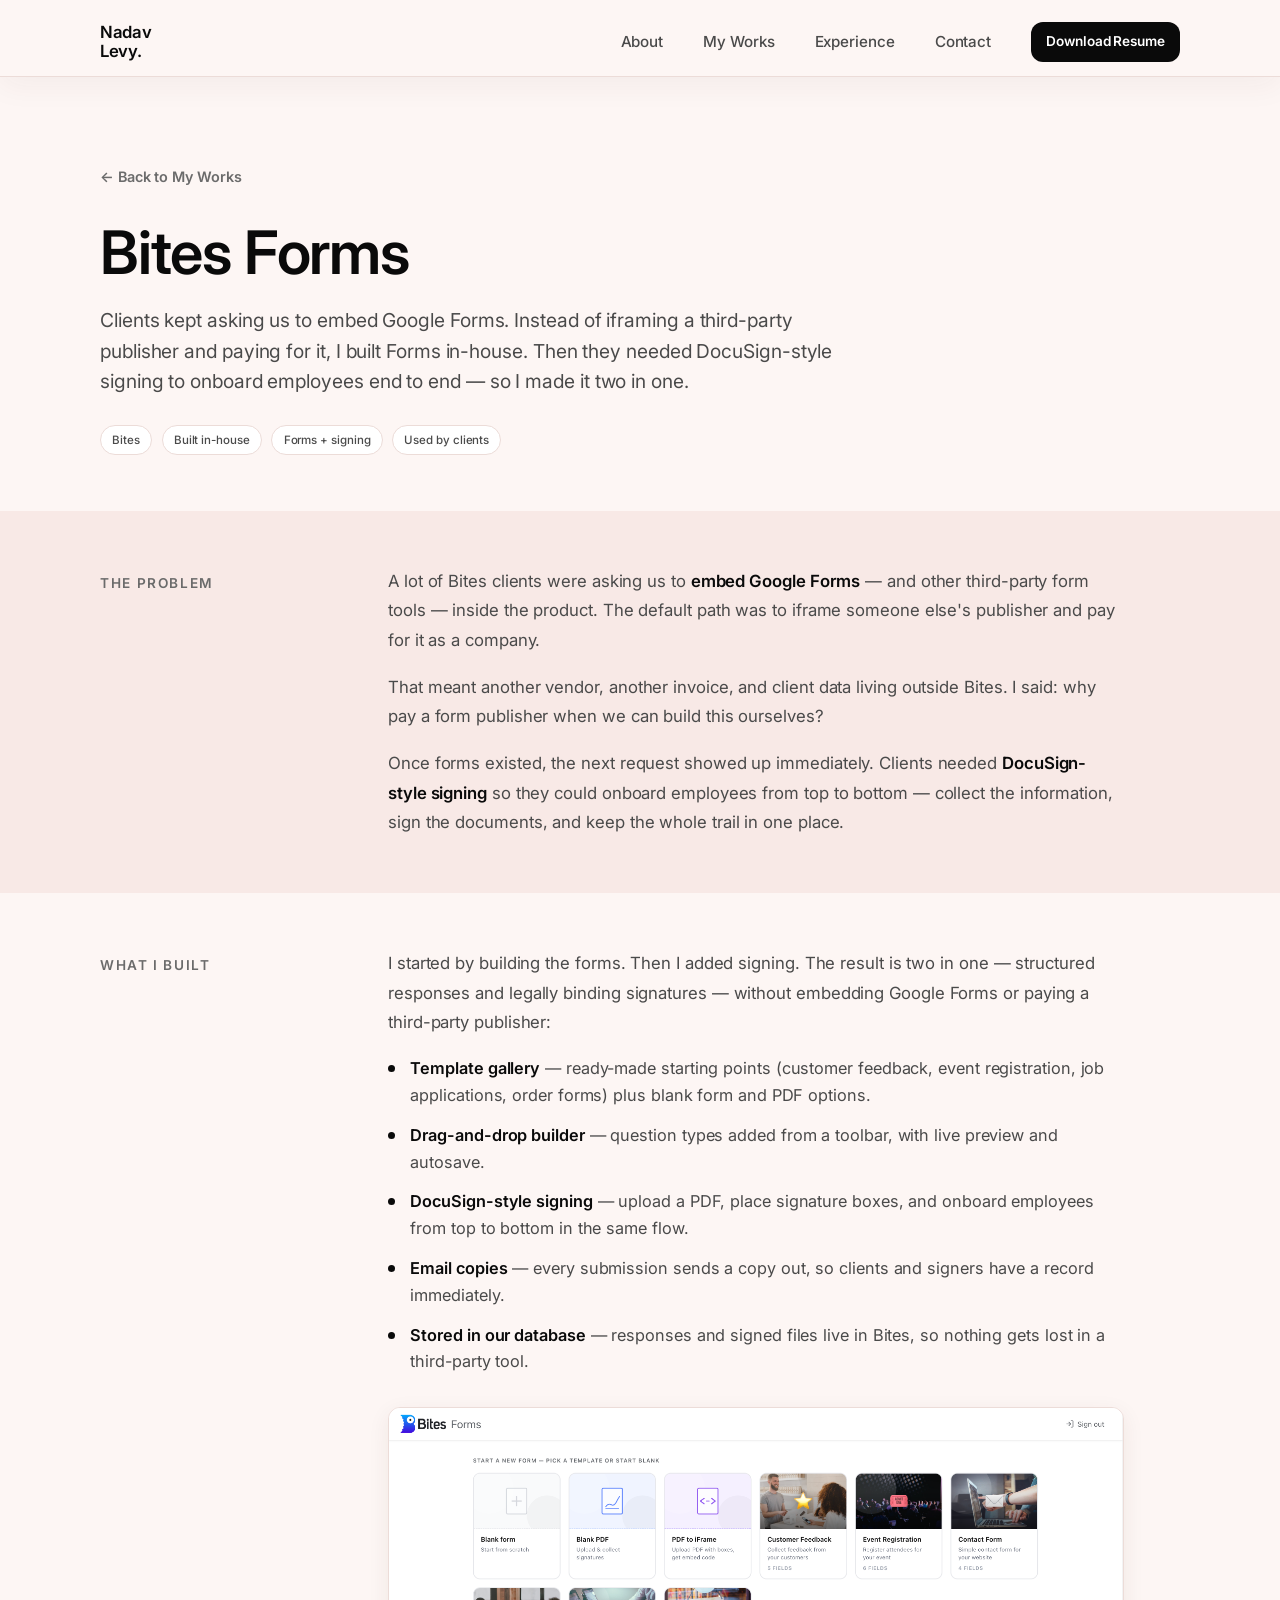
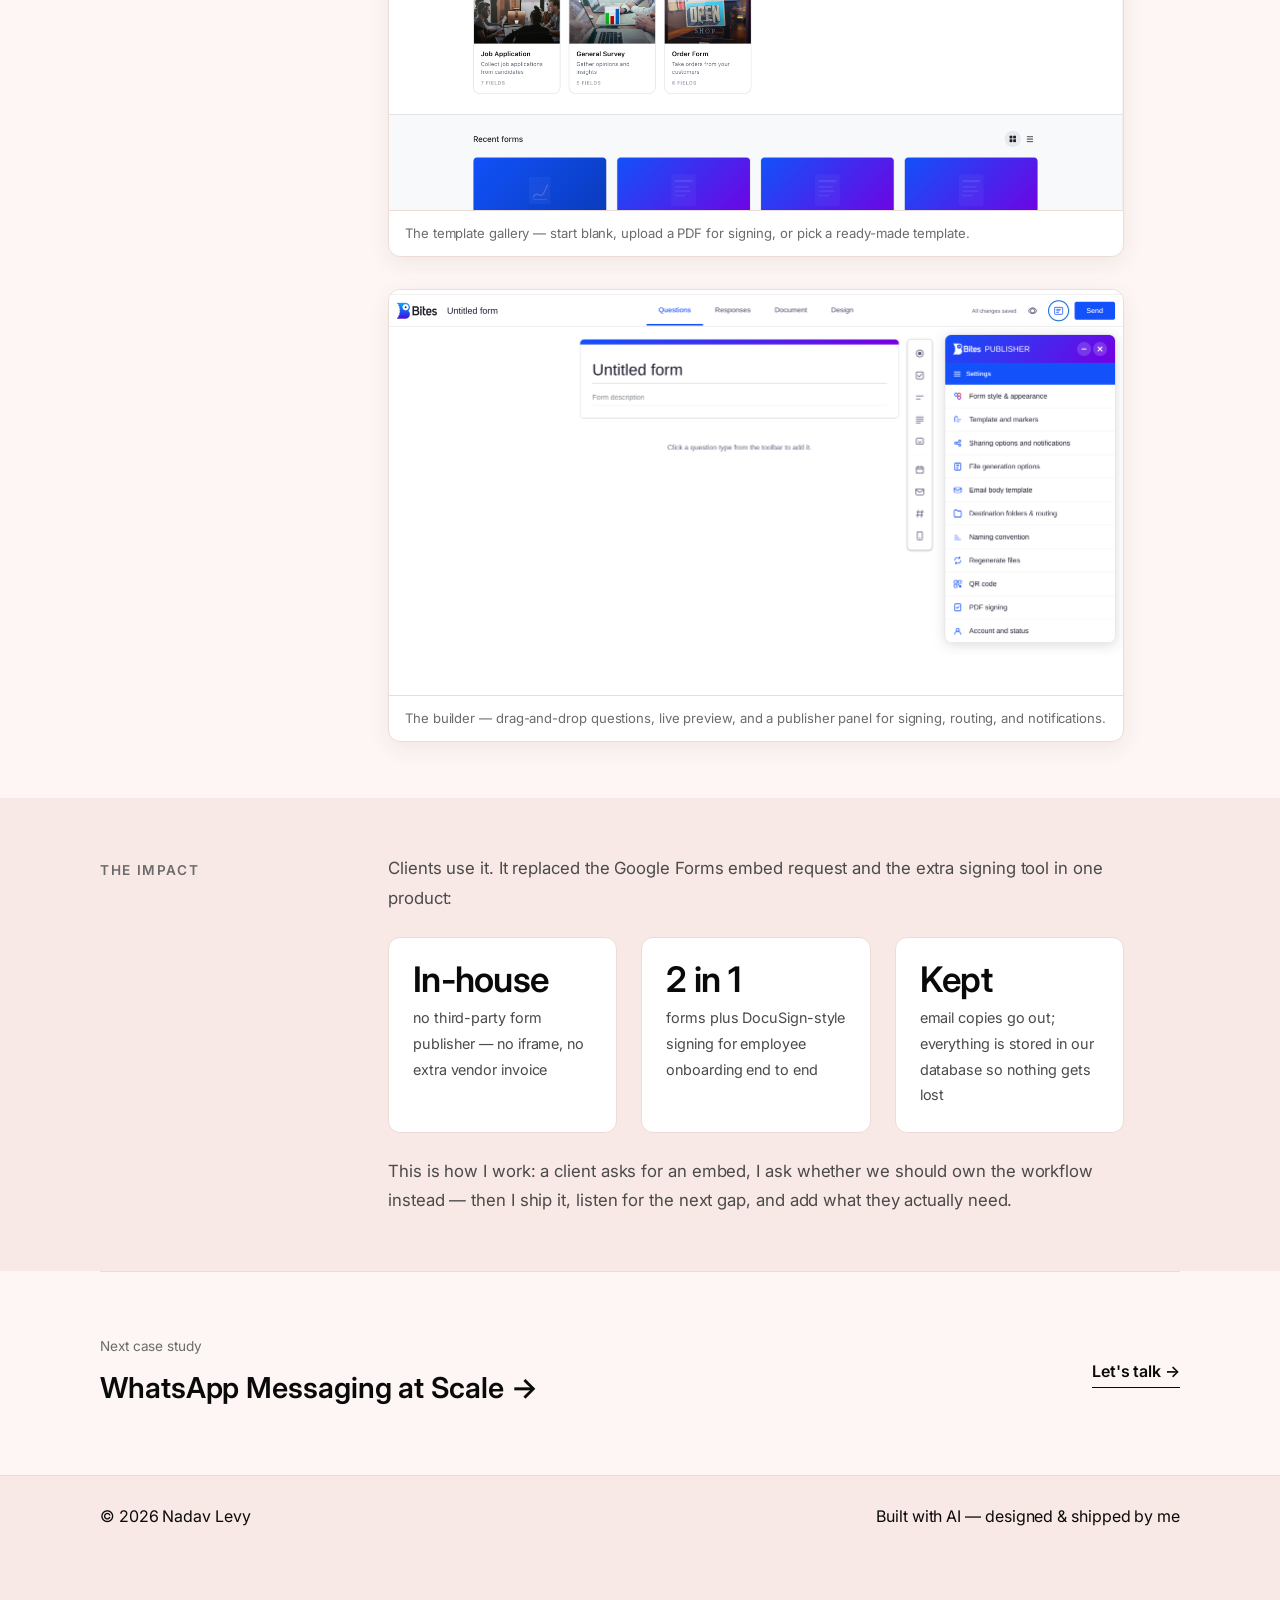
==== commit 9772fcdd: "Rewrite Bites Forms story: in-house instead of Google Forms embeds Clients asked to embed Google For" ====
--- a/bites-forms.html
+++ b/bites-forms.html
@@ -5,7 +5,7 @@
  <meta name="viewport" content="width=device-width, initial-scale=1.0" />
 
  <title>Bites Forms — Nadav Levy</title>
- <meta name="description" content="Case study: how Nadav Levy designed and shipped Bites Forms — a single flow for structured responses and legally binding signatures, replacing a two-tool workaround clients used daily." />
+ <meta name="description" content="Case study: how Nadav Levy built Bites Forms in-house after clients asked to embed Google Forms — then added DocuSign-style signing, email copies, and database storage so nothing gets lost." />
  <meta name="author" content="Nadav Levy" />
  <meta name="theme-color" content="#fdf6f4" />
 
@@ -43,12 +43,12 @@
    <div class="container">
     <a class="case-hero__back" href="index.html#projects">&larr; Back to My Works</a>
     <h1 class="case-hero__title">Bites Forms</h1>
-    <p class="case-hero__summary">Clients were bouncing between a form tool and a signing tool to finish what should have been one process. I designed and shipped a single flow that does both — structured responses and legally binding signatures in one place.</p>
+    <p class="case-hero__summary">Clients kept asking us to embed Google Forms. Instead of iframing a third-party publisher and paying for it, I built Forms in-house. Then they needed DocuSign-style signing to onboard employees end to end — so I made it two in one.</p>
     <div class="case-hero__meta">
      <span class="work-card__tag">Bites</span>
-     <span class="work-card__tag">Product design</span>
-     <span class="work-card__tag">Forms + e-signatures</span>
-     <span class="work-card__tag">Shipped to clients</span>
+     <span class="work-card__tag">Built in-house</span>
+     <span class="work-card__tag">Forms + signing</span>
+     <span class="work-card__tag">Used by clients</span>
     </div>
    </div>
   </section>
@@ -58,9 +58,9 @@
    <div class="container case-section__grid">
     <span class="case-section__label">The problem</span>
     <div class="case-section__body">
-     <p>Bites clients constantly need two things from their frontline teams: <strong>structured information</strong> (surveys, applications, checklists, orders) and <strong>signed documents</strong> (policies, agreements, acknowledgements).</p>
-     <p>No single tool did both. So every client ran the same painful workaround: build a form in one product, chase signatures in another, then manually stitch the results together. Two subscriptions, two logins, two exports — for what is really one workflow.</p>
-     <p>I watched clients repeat this workaround week after week. That repetition is exactly the signal I look for: when users build the same manual bridge twice, the product is missing a road.</p>
+     <p>A lot of Bites clients were asking us to <strong>embed Google Forms</strong> — and other third-party form tools — inside the product. The default path was to iframe someone else's publisher and pay for it as a company.</p>
+     <p>That meant another vendor, another invoice, and client data living outside Bites. I said: why pay a form publisher when we can build this ourselves?</p>
+     <p>Once forms existed, the next request showed up immediately. Clients needed <strong>DocuSign-style signing</strong> so they could onboard employees from top to bottom — collect the information, sign the documents, and keep the whole trail in one place.</p>
     </div>
    </div>
   </section>
@@ -70,13 +70,13 @@
    <div class="container case-section__grid">
     <span class="case-section__label">What I built</span>
     <div class="case-section__body">
-     <p>Bites Forms is one flow that collects structured responses and captures legally binding signatures in the same place. It ships with everything a client needs to go from blank page to signed, routed document:</p>
+     <p>I started by building the forms. Then I added signing. The result is two in one — structured responses and legally binding signatures — without embedding Google Forms or paying a third-party publisher:</p>
      <ul>
       <li><strong>Template gallery</strong> — ready-made starting points (customer feedback, event registration, job applications, order forms) plus blank form and PDF options.</li>
       <li><strong>Drag-and-drop builder</strong> — question types added from a toolbar, with live preview and autosave.</li>
-      <li><strong>PDF signing</strong> — upload an existing PDF, place signature boxes, and collect legally binding signatures.</li>
-      <li><strong>Automated routing</strong> — file generation, naming conventions, destination folders, and email notifications configured per form.</li>
-      <li><strong>Sharing built in</strong> — links, QR codes, and embed options so forms reach frontline workers wherever they are.</li>
+      <li><strong>DocuSign-style signing</strong> — upload a PDF, place signature boxes, and onboard employees from top to bottom in the same flow.</li>
+      <li><strong>Email copies</strong> — every submission sends a copy out, so clients and signers have a record immediately.</li>
+      <li><strong>Stored in our database</strong> — responses and signed files live in Bites, so nothing gets lost in a third-party tool.</li>
      </ul>
 
      <figure class="case-shot">
@@ -97,22 +97,22 @@
    <div class="container case-section__grid">
     <span class="case-section__label">The impact</span>
     <div class="case-section__body">
-     <p>The impact was operational and immediate for the clients who relied on the old workaround:</p>
+     <p>Clients use it. It replaced the Google Forms embed request and the extra signing tool in one product:</p>
      <div class="case-impact">
       <div class="case-impact__item">
-       <span class="case-impact__num">2 &rarr; 1</span>
-       <span class="case-impact__label">tools consolidated — one flow replaces a form product plus a signing product</span>
+       <span class="case-impact__num">In-house</span>
+       <span class="case-impact__label">no third-party form publisher — no iframe, no extra vendor invoice</span>
       </div>
       <div class="case-impact__item">
-       <span class="case-impact__num">0</span>
-       <span class="case-impact__label">manual stitching — responses and signatures land in the same place, routed automatically</span>
+       <span class="case-impact__num">2 in 1</span>
+       <span class="case-impact__label">forms plus DocuSign-style signing for employee onboarding end to end</span>
       </div>
       <div class="case-impact__item">
-       <span class="case-impact__num">Daily</span>
-       <span class="case-impact__label">use by clients who previously juggled the two-tool workaround</span>
+       <span class="case-impact__num">Kept</span>
+       <span class="case-impact__label">email copies go out; everything is stored in our database so nothing gets lost</span>
       </div>
      </div>
-     <p style="margin-top:1.5rem">This project reflects how I work: I noticed a repeated customer workaround, defined the real problem underneath it, and shipped a practical solution — rather than waiting for it to become a formal roadmap item.</p>
+     <p style="margin-top:1.5rem">This is how I work: a client asks for an embed, I ask whether we should own the workflow instead — then I ship it, listen for the next gap, and add what they actually need.</p>
     </div>
    </div>
   </section>
--- a/style.css
+++ b/style.css
@@ -974,6 +974,13 @@
 }
 .work-card__more:hover { opacity: 1; }
 a.work-card__more { text-decoration: none; display: inline-block; }
+.exp__logo {
+  height: 1.6rem;
+  width: auto;
+  vertical-align: -0.25rem;
+  margin-right: 0.6rem;
+  border-radius: 0.35rem;
+}
 .work-card__detail {
   position: relative;
   z-index: 1;
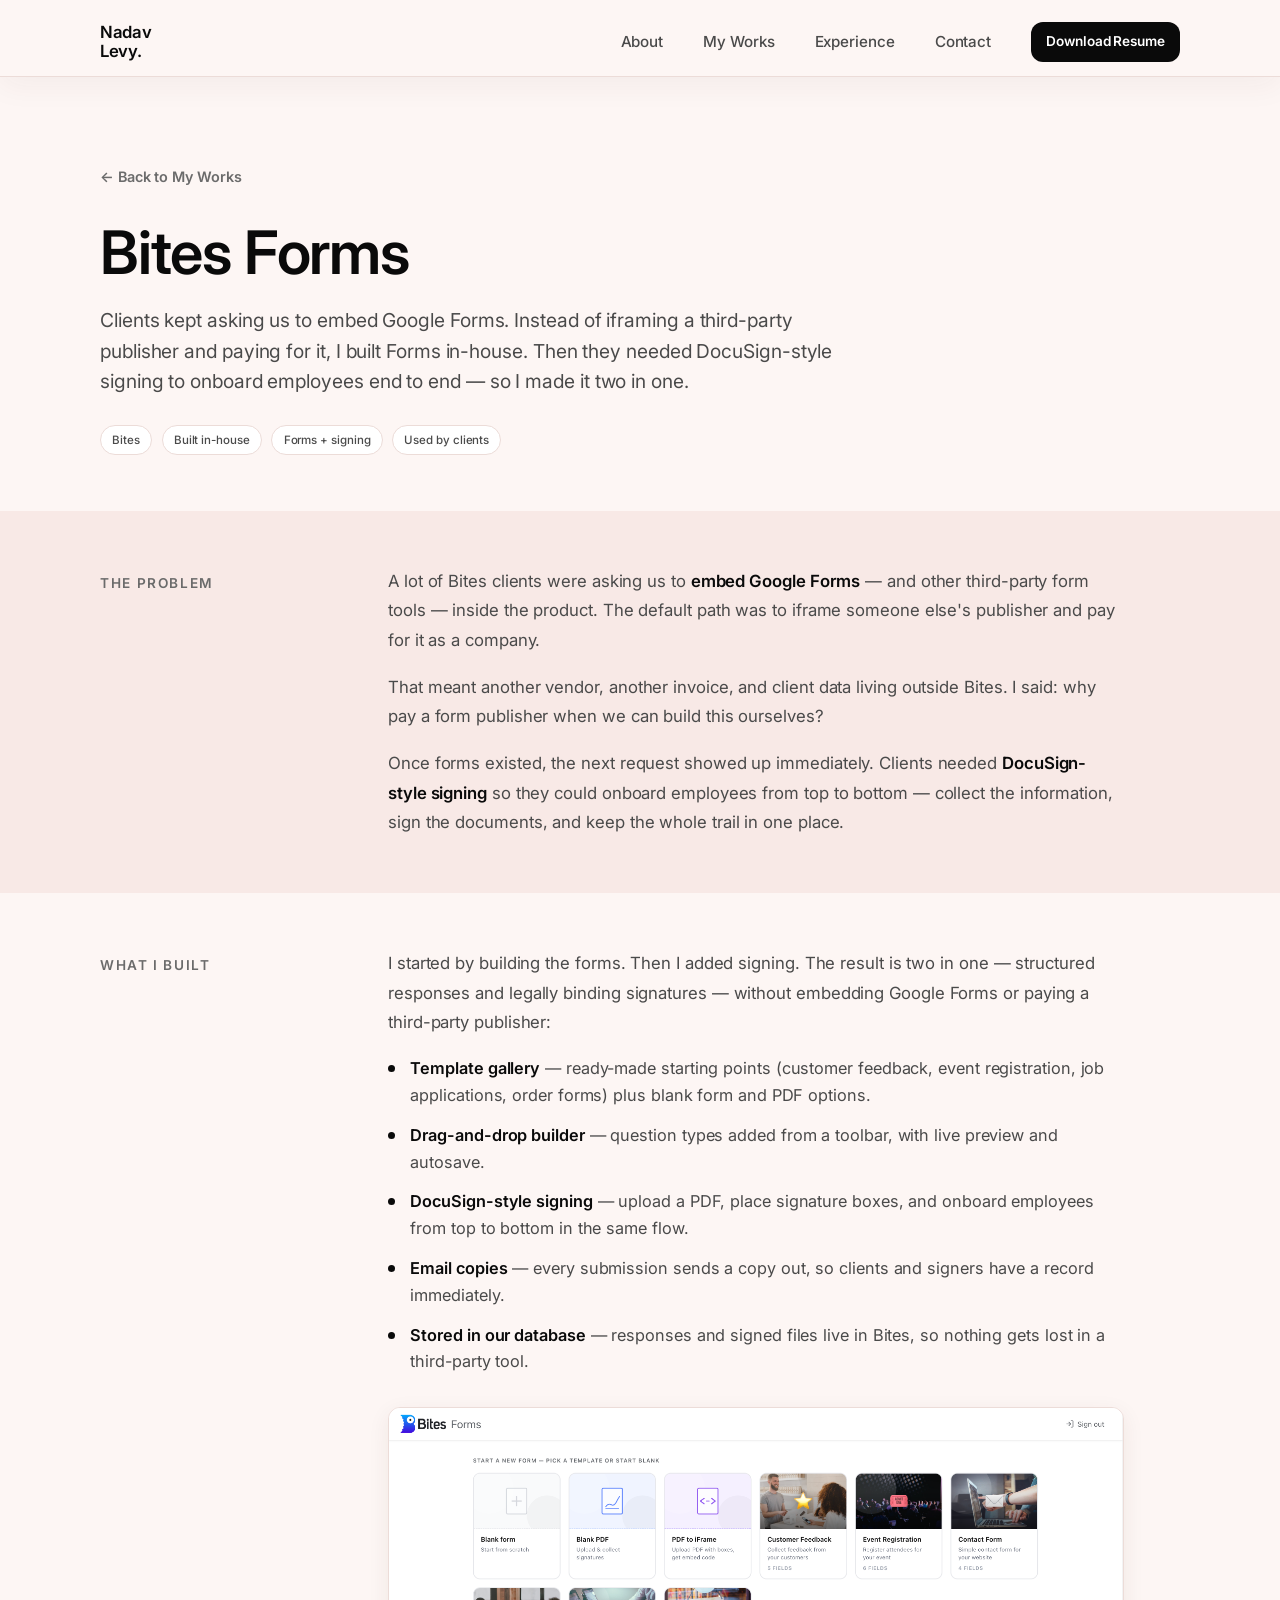
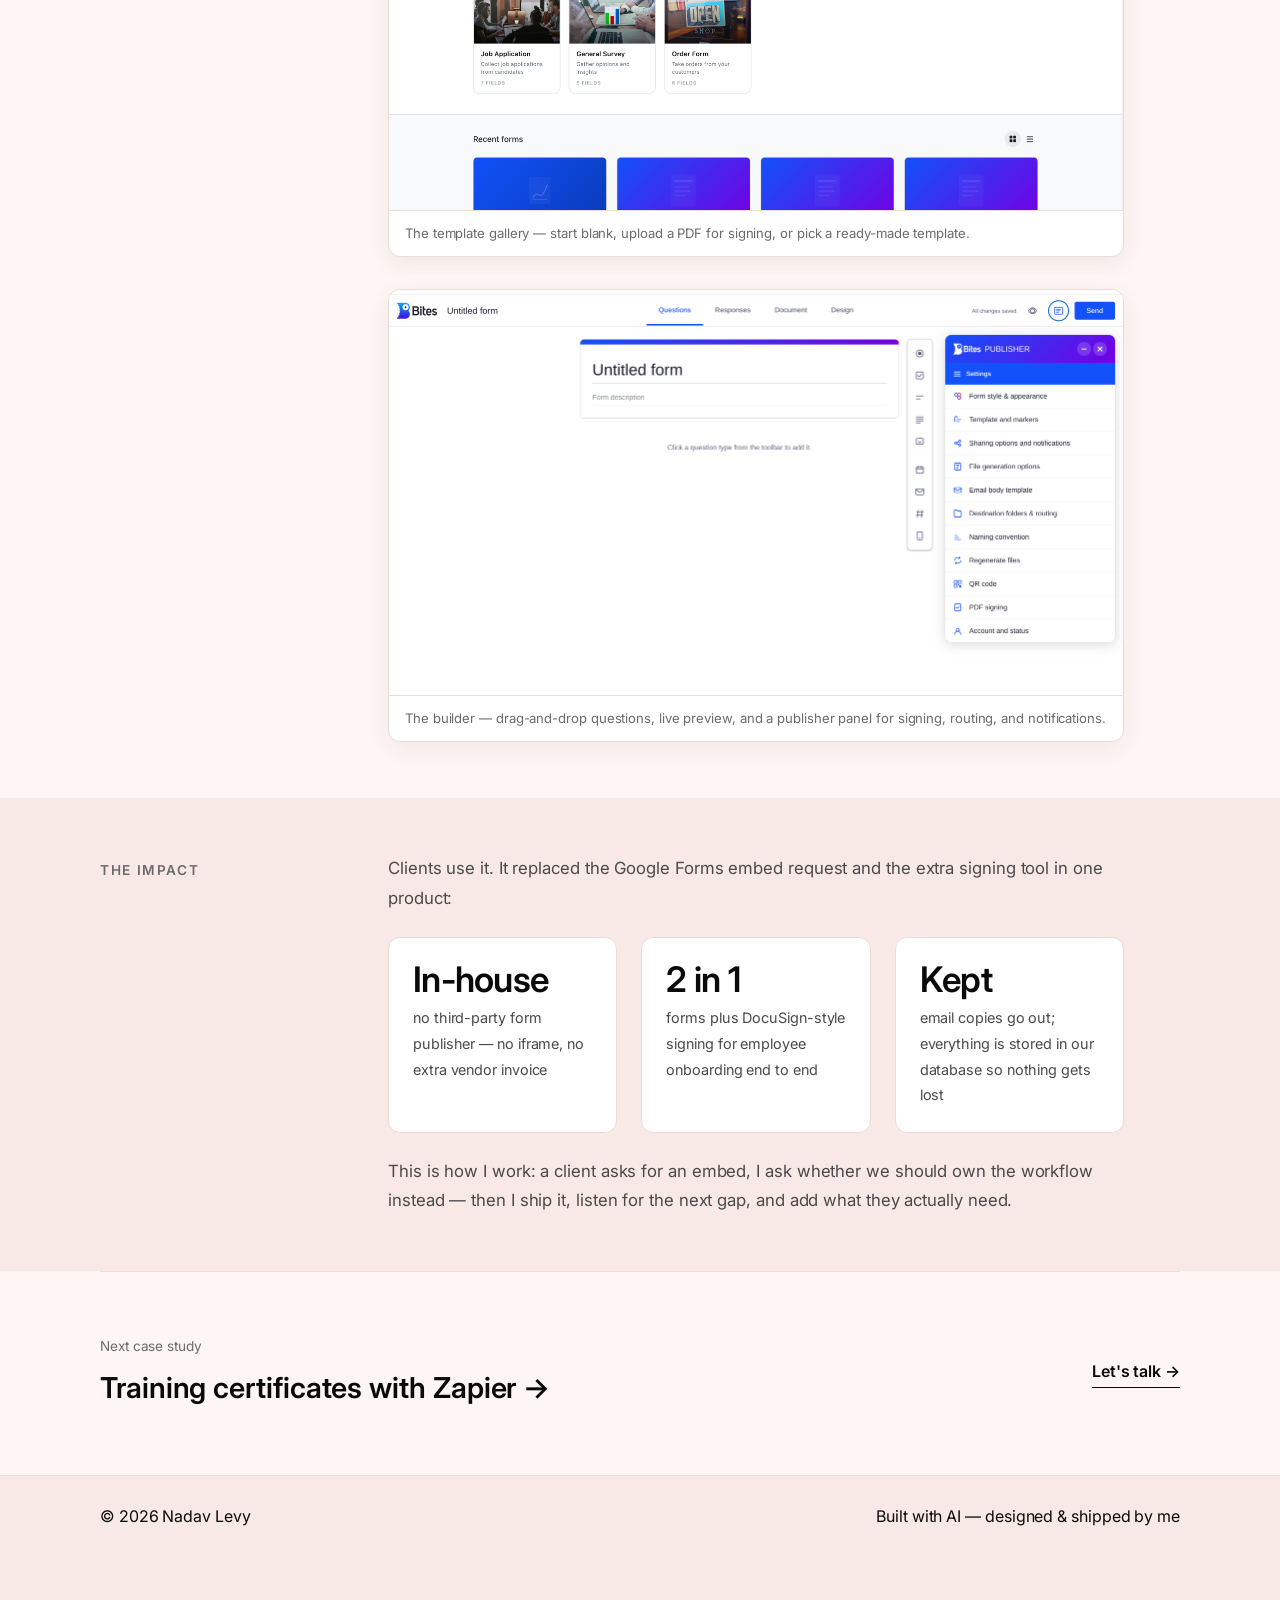
==== commit 6b7045b9: "Add Zapier to Tools and a certificates case study Rename the stack header to Tools, swap ChatGPT for" ====
--- a/bites-forms.html
+++ b/bites-forms.html
@@ -17,7 +17,7 @@
  <link rel="preconnect" href="https://fonts.gstatic.com" crossorigin />
  <link href="https://fonts.googleapis.com/css2?family=Inter:wght@400;500;600;700&family=JetBrains+Mono:wght@400;500;600&display=swap" rel="stylesheet" />
 
- <link rel="stylesheet" href="style.css?v=37" />
+ <link rel="stylesheet" href="style.css?v=51" />
 </head>
 <body class="is-ready">
 
@@ -122,7 +122,7 @@
    <div class="case-next">
     <div>
      <span class="case-next__label">Next case study</span>
-     <a class="case-next__link" href="whatsapp.html">WhatsApp Messaging at Scale &rarr;</a>
+     <a class="case-next__link" href="zapier.html">Training certificates with Zapier &rarr;</a>
     </div>
     <a class="hero__cta" href="index.html#contact">Let's talk &rarr;</a>
    </div>
--- a/style.css
+++ b/style.css
@@ -455,14 +455,6 @@
   line-height: 1.0625;
   letter-spacing: -0.02em;
 }
-.hero__tagline {
-  font-size: 1.125rem;
-  color: var(--text-secondary);
-  line-height: 1.6;
-  max-width: 34rem;
-}
-.hero__tagline .hl { color: var(--text); font-weight: 600; }
-
 .hero__cta {
   font-size: 1rem;
   font-weight: 600;
@@ -747,91 +739,33 @@
 }
 .expertise__prose strong { color: var(--text); font-weight: 600; }
 
-.statrow {
-  display: grid;
-  grid-template-columns: repeat(3, 1fr);
-  gap: 1.5rem;
-  margin-top: 4.5rem;
-  padding-top: 3rem;
-  border-top: 1px solid var(--border);
-}
-.statrow__item {
-  display: flex;
-  flex-direction: column;
-  gap: 0.5rem;
-}
-.statrow__num {
-  font-size: clamp(2.5rem, 5.5vw, 3.5rem);
-  font-weight: 600;
-  line-height: 1;
-  letter-spacing: -0.03em;
-}
-.statrow__label {
-  font-size: 0.95rem;
-  color: var(--text-secondary);
-  line-height: 1.5;
-  max-width: 16rem;
-}
-
 /* ============================================================
-   TECH STACK TABS (Kane)
+   TECH STACK
    ============================================================ */
-.stack__tabs {
+.stack__items {
   display: flex;
   flex-wrap: wrap;
-  gap: 0.5rem;
-  margin-bottom: 2.5rem;
-  border-bottom: 1px solid var(--border);
-  padding-bottom: 1rem;
-}
-.stack__tab {
-  font-size: 0.95rem;
-  font-weight: 500;
-  color: var(--muted);
-  background: transparent;
-  border: 1px solid transparent;
-  padding: 0.6rem 1.25rem;
-  border-radius: 999px;
-  transition: color 0.2s var(--ease), background 0.2s var(--ease), border-color 0.2s var(--ease);
-}
-.stack__tab:hover { color: var(--text); }
-.stack__tab.is-active {
-  color: var(--text);
-  background: var(--card);
-  border-color: var(--border);
-}
-.stack__panel { display: none; }
-.stack__panel.is-active { display: block; animation: stackFade 0.35s var(--ease) both; }
-@keyframes stackFade { from { opacity: 0; transform: translateY(8px); } }
-
-.stack__items {
-  display: flex;
-  flex-wrap: wrap;
-  gap: 1rem;
+  gap: 1.1rem;
   list-style: none;
-  margin: 0 0 1.5rem;
+  margin: 0;
   padding: 0;
 }
 .stack__item {
   display: inline-flex;
   align-items: center;
-  gap: 0.75rem;
-  padding: 0.85rem 1.35rem;
-  border: 1px solid var(--border);
+  gap: 0.9rem;
+  padding: 1.15rem 1.7rem;
+  border: 1.5px solid var(--border-strong);
   border-radius: 999px;
   background: var(--card);
-  font-size: 0.95rem;
-  font-weight: 500;
+  font-size: 1.1rem;
+  font-weight: 600;
+  letter-spacing: -0.015em;
+  box-shadow: var(--shadow-sm);
   transition: transform 0.2s var(--ease), box-shadow 0.2s var(--ease);
 }
 .stack__item:hover { transform: translateY(-2px); box-shadow: var(--shadow-md); }
-.stack__item img { width: 22px; height: 22px; object-fit: contain; }
-.stack__note {
-  font-size: 1rem;
-  color: var(--text-secondary);
-  max-width: 52ch;
-  line-height: 1.6;
-}
+.stack__item img { width: 36px; height: 36px; object-fit: contain; }
 
 /* ============================================================
    CAPABILITIES — 3-column list grid (Kane)
@@ -867,9 +801,9 @@
   position: relative;
   display: flex;
   flex-direction: column;
-  justify-content: flex-end;
-  min-height: 25rem;
-  padding: 2rem;
+  justify-content: flex-start;
+  min-height: 0;
+  padding: 1.15rem 1.15rem 1.5rem;
   border-radius: var(--radius);
   overflow: hidden;
   background: var(--surface);
@@ -896,6 +830,7 @@
 /* tinted blocks — Kane uses solid colour cards; ours stay in the blush family */
 .work-card--tint-a { background: #f7e2dd; }
 .work-card--tint-b { background: #efe4de; }
+.work-card--tint-c { background: #e8ddd6; }
 .work-card--dark {
   background: #171110;
   border-color: #171110;
@@ -916,20 +851,20 @@
   display: flex;
   flex-direction: column;
   gap: 0.75rem;
+  padding: 1.1rem 0.6rem 0.15rem;
+  flex: 1;
 }
 .work-card__mark {
-  position: absolute;
-  top: 2rem;
-  left: 2rem;
-  z-index: 1;
-  width: 56px;
-  height: 56px;
-  border-radius: 1rem;
+  position: static;
+  width: 48px;
+  height: 48px;
+  border-radius: 0.85rem;
   background: #fff;
   border: 1px solid var(--border);
   display: grid;
   place-items: center;
   overflow: hidden;
+  flex-shrink: 0;
 }
 .work-card__mark svg { width: 30px; height: 30px; }
 .work-card__mark img { width: 32px; height: 32px; object-fit: contain; }
@@ -974,13 +909,6 @@
 }
 .work-card__more:hover { opacity: 1; }
 a.work-card__more { text-decoration: none; display: inline-block; }
-.exp__logo {
-  height: 1.6rem;
-  width: auto;
-  vertical-align: -0.25rem;
-  margin-right: 0.6rem;
-  border-radius: 0.35rem;
-}
 .work-card__detail {
   position: relative;
   z-index: 1;
@@ -992,17 +920,37 @@
 .work-card.is-open .work-card__detail { grid-template-rows: 1fr; }
 .work-card.is-open { min-height: 25rem; }
 .work-card__shot {
-  margin: 0.25rem 0 0;
+  margin: 0;
   border-radius: 0.9rem;
   overflow: hidden;
   border: 1px solid var(--border);
   background: #fff;
+  aspect-ratio: 16 / 10;
 }
 .work-card__shot img {
   display: block;
   width: 100%;
-  height: auto;
-}
+  height: 100%;
+  object-fit: cover;
+  object-position: top center;
+}
+.work-card--empty {
+  background: #f6eee9;
+  border-style: dashed;
+}
+.work-card--empty:hover { transform: none; box-shadow: none; }
+.work-card__mark--empty {
+  color: var(--muted);
+  font-size: 1.4rem;
+  font-weight: 500;
+  background: transparent;
+}
+.work-card__shot--empty {
+  background: #faf6f4;
+  border-style: dashed;
+}
+.work-card--empty .work-card__title,
+.work-card--empty .work-card__desc { color: var(--muted); }
 
 /* ============================================================
    EXPERIENCE ACCORDION (Kane)
@@ -1030,7 +978,29 @@
   width: 1.5px;
   background: var(--border-strong);
 }
-.exp__job { position: relative; }
+.exp__job {
+  position: relative;
+  display: flex;
+  align-items: center;
+  justify-content: space-between;
+  gap: clamp(1.75rem, 4vw, 3.5rem);
+}
+.exp__copy { flex: 1 1 auto; min-width: 0; }
+.exp__brand {
+  flex: 0 0 clamp(12.5rem, 26vw, 16.5rem);
+  width: clamp(12.5rem, 26vw, 16.5rem);
+  aspect-ratio: 1 / 1;
+  display: grid;
+  place-items: center;
+  align-self: center;
+  background: transparent;
+}
+.exp__brand img {
+  display: block;
+  width: 100%;
+  height: 100%;
+  object-fit: contain;
+}
 .exp__job::before {
   content: "";
   position: absolute;
@@ -1122,6 +1092,64 @@
   font-size: 0.95rem;
   color: var(--muted);
   font-style: italic;
+}
+
+.service {
+  margin-top: 4.5rem;
+}
+.service__title {
+  font-size: 0.85rem;
+  font-weight: 600;
+  letter-spacing: 0.08em;
+  text-transform: uppercase;
+  color: var(--muted);
+  margin-bottom: 1.25rem;
+}
+.service__grid {
+  display: grid;
+  grid-template-columns: 1fr 1fr;
+  gap: 1.25rem;
+}
+.service__card {
+  display: flex;
+  align-items: flex-start;
+  gap: 1rem;
+  padding: 1.25rem 1.35rem;
+}
+.service__logo {
+  width: 3.25rem;
+  height: 3.25rem;
+  object-fit: contain;
+  border-radius: 0.65rem;
+  flex: 0 0 auto;
+  background: transparent;
+}
+.service__logo--wide {
+  width: 8.25rem;
+  height: auto;
+  aspect-ratio: auto;
+  border-radius: 0;
+}
+.service__logo--mark {
+  width: 4.75rem;
+  height: 4.75rem;
+}
+.service__card strong {
+  display: block;
+  font-size: 1rem;
+  font-weight: 600;
+  line-height: 1.3;
+}
+.service__card span {
+  display: block;
+  font-size: 0.82rem;
+  color: var(--muted);
+  margin: 0.2rem 0 0.55rem;
+}
+.service__card p {
+  font-size: 0.95rem;
+  line-height: 1.5;
+  color: var(--text-secondary);
 }
 
 /* ============================================================
@@ -2383,10 +2411,16 @@
 
   /* grids */
   .expertise__prose { grid-template-columns: 1fr; gap: 1.25rem; }
-  .statrow { grid-template-columns: repeat(3, 1fr); gap: 1rem; margin-top: 3rem; padding-top: 2rem; }
+  .service__grid { grid-template-columns: 1fr; }
   .cap-grid { grid-template-columns: 1fr 1fr; }
   .works-grid, .works-grid--split { grid-template-columns: 1fr 1fr; }
   .exp { grid-template-columns: 1fr; gap: 2rem; }
+  .exp__job { flex-direction: column; align-items: flex-start; }
+  .exp__brand {
+    width: min(16.5rem, 70%);
+    flex-basis: auto;
+    align-self: flex-start;
+  }
   .about { grid-template-columns: 1fr; gap: 28px; }
   .contact { grid-template-columns: 1fr; }
   .skills-strip { grid-template-columns: 1fr 1fr; }
@@ -2417,13 +2451,10 @@
   .terminal-stack { width: 100%; font-size: 0.78rem; }
   .terminal-bar { font-size: inherit; padding: 9px 12px; }
 
-  .statrow { grid-template-columns: 1fr; gap: 1.75rem; }
-  .statrow__label { max-width: none; }
   .cap-grid { grid-template-columns: 1fr; gap: 0; }
   .cap-grid li { padding-block: 1rem; }
   .works-grid, .works-grid--split { grid-template-columns: 1fr; }
-  .work-card { min-height: 21rem; padding: 1.5rem; }
-  .work-card__mark { top: 1.5rem; left: 1.5rem; }
+  .work-card { min-height: 0; padding: 1rem 1rem 1.35rem; }
   .exp__company { font-size: 1.4rem; }
   .projects-grid { grid-template-columns: 1fr; }
   .skills-grid { grid-template-columns: 1fr; }
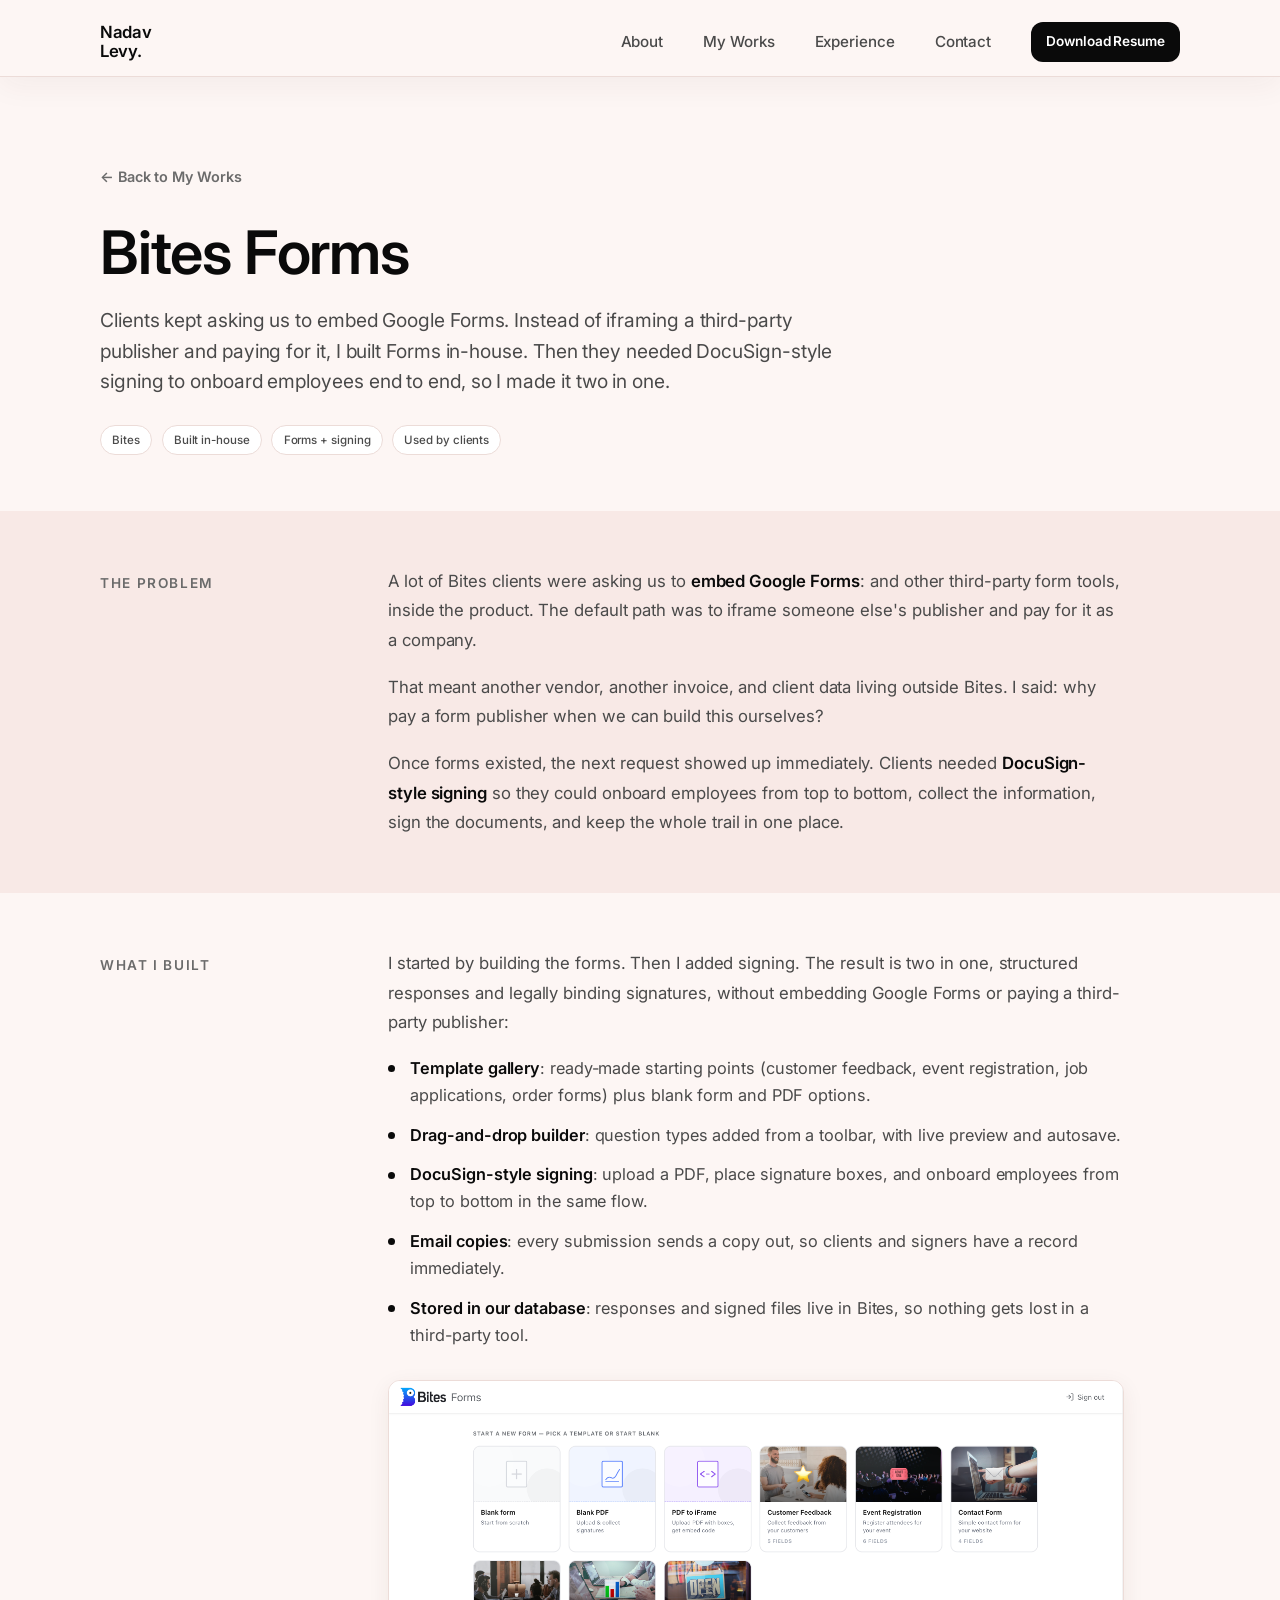
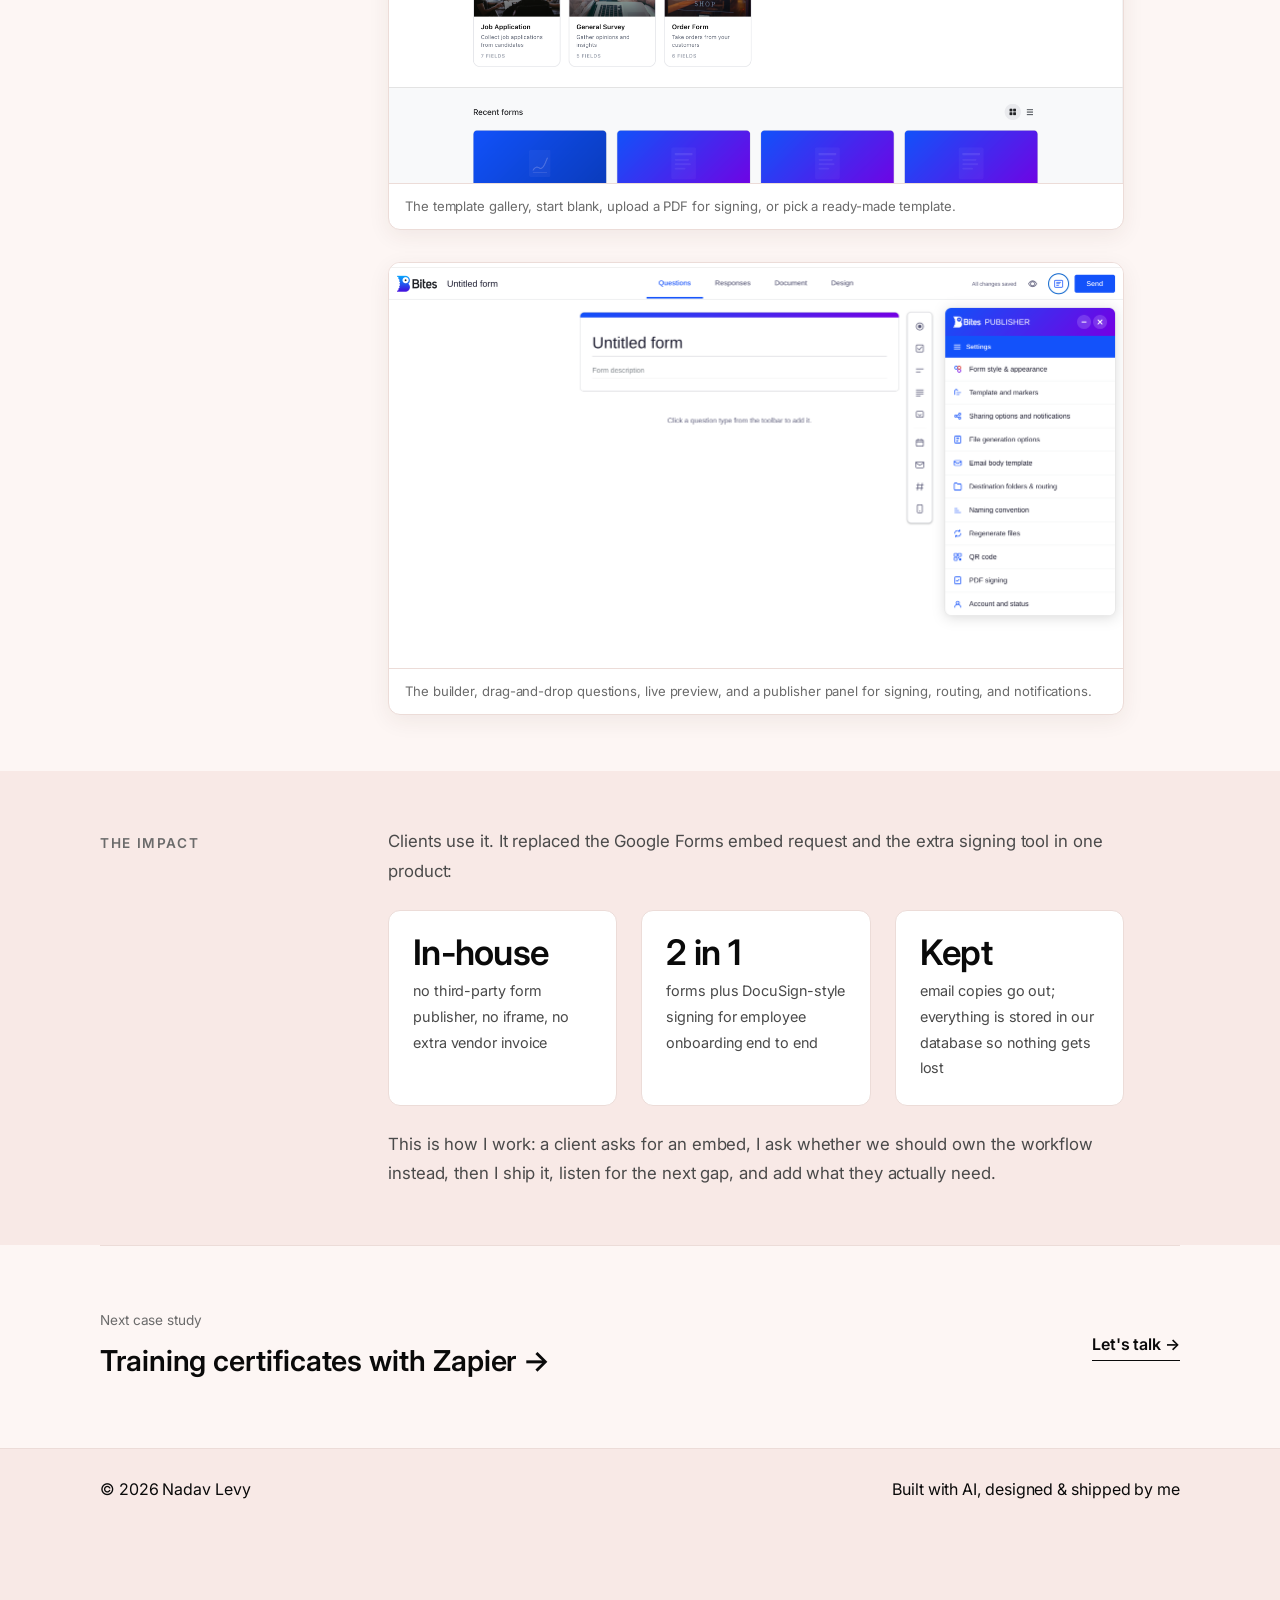
==== commit 6dc7e47c: "Remove em dashes and en dashes from site copy Co-authored-by: nadavl-dev <nadavl-dev@users.noreply.g" ====
--- a/bites-forms.html
+++ b/bites-forms.html
@@ -4,8 +4,8 @@
  <meta charset="UTF-8" />
  <meta name="viewport" content="width=device-width, initial-scale=1.0" />
 
- <title>Bites Forms — Nadav Levy</title>
- <meta name="description" content="Case study: how Nadav Levy built Bites Forms in-house after clients asked to embed Google Forms — then added DocuSign-style signing, email copies, and database storage so nothing gets lost." />
+ <title>Bites Forms: Nadav Levy</title>
+ <meta name="description" content="Case study: how Nadav Levy built Bites Forms in-house after clients asked to embed Google Forms, then added DocuSign-style signing, email copies, and database storage so nothing gets lost." />
  <meta name="author" content="Nadav Levy" />
  <meta name="theme-color" content="#fdf6f4" />
 
@@ -43,7 +43,7 @@
    <div class="container">
     <a class="case-hero__back" href="index.html#projects">&larr; Back to My Works</a>
     <h1 class="case-hero__title">Bites Forms</h1>
-    <p class="case-hero__summary">Clients kept asking us to embed Google Forms. Instead of iframing a third-party publisher and paying for it, I built Forms in-house. Then they needed DocuSign-style signing to onboard employees end to end — so I made it two in one.</p>
+    <p class="case-hero__summary">Clients kept asking us to embed Google Forms. Instead of iframing a third-party publisher and paying for it, I built Forms in-house. Then they needed DocuSign-style signing to onboard employees end to end, so I made it two in one.</p>
     <div class="case-hero__meta">
      <span class="work-card__tag">Bites</span>
      <span class="work-card__tag">Built in-house</span>
@@ -58,9 +58,9 @@
    <div class="container case-section__grid">
     <span class="case-section__label">The problem</span>
     <div class="case-section__body">
-     <p>A lot of Bites clients were asking us to <strong>embed Google Forms</strong> — and other third-party form tools — inside the product. The default path was to iframe someone else's publisher and pay for it as a company.</p>
+     <p>A lot of Bites clients were asking us to <strong>embed Google Forms</strong>: and other third-party form tools, inside the product. The default path was to iframe someone else's publisher and pay for it as a company.</p>
      <p>That meant another vendor, another invoice, and client data living outside Bites. I said: why pay a form publisher when we can build this ourselves?</p>
-     <p>Once forms existed, the next request showed up immediately. Clients needed <strong>DocuSign-style signing</strong> so they could onboard employees from top to bottom — collect the information, sign the documents, and keep the whole trail in one place.</p>
+     <p>Once forms existed, the next request showed up immediately. Clients needed <strong>DocuSign-style signing</strong> so they could onboard employees from top to bottom, collect the information, sign the documents, and keep the whole trail in one place.</p>
     </div>
    </div>
   </section>
@@ -70,23 +70,23 @@
    <div class="container case-section__grid">
     <span class="case-section__label">What I built</span>
     <div class="case-section__body">
-     <p>I started by building the forms. Then I added signing. The result is two in one — structured responses and legally binding signatures — without embedding Google Forms or paying a third-party publisher:</p>
+     <p>I started by building the forms. Then I added signing. The result is two in one, structured responses and legally binding signatures, without embedding Google Forms or paying a third-party publisher:</p>
      <ul>
-      <li><strong>Template gallery</strong> — ready-made starting points (customer feedback, event registration, job applications, order forms) plus blank form and PDF options.</li>
-      <li><strong>Drag-and-drop builder</strong> — question types added from a toolbar, with live preview and autosave.</li>
-      <li><strong>DocuSign-style signing</strong> — upload a PDF, place signature boxes, and onboard employees from top to bottom in the same flow.</li>
-      <li><strong>Email copies</strong> — every submission sends a copy out, so clients and signers have a record immediately.</li>
-      <li><strong>Stored in our database</strong> — responses and signed files live in Bites, so nothing gets lost in a third-party tool.</li>
+      <li><strong>Template gallery</strong>: ready-made starting points (customer feedback, event registration, job applications, order forms) plus blank form and PDF options.</li>
+      <li><strong>Drag-and-drop builder</strong>: question types added from a toolbar, with live preview and autosave.</li>
+      <li><strong>DocuSign-style signing</strong>: upload a PDF, place signature boxes, and onboard employees from top to bottom in the same flow.</li>
+      <li><strong>Email copies</strong>: every submission sends a copy out, so clients and signers have a record immediately.</li>
+      <li><strong>Stored in our database</strong>: responses and signed files live in Bites, so nothing gets lost in a third-party tool.</li>
      </ul>
 
      <figure class="case-shot">
-      <img src="bites-forms-templates.png" alt="Bites Forms template gallery — blank form, PDF upload, and ready-made templates" loading="lazy" onerror="this.closest('figure').remove()">
-      <figcaption>The template gallery — start blank, upload a PDF for signing, or pick a ready-made template.</figcaption>
+      <img src="bites-forms-templates.png" alt="Bites Forms template gallery, blank form, PDF upload, and ready-made templates" loading="lazy" onerror="this.closest('figure').remove()">
+      <figcaption>The template gallery, start blank, upload a PDF for signing, or pick a ready-made template.</figcaption>
      </figure>
 
      <figure class="case-shot">
-      <img src="bites-forms-builder.png" alt="Bites Forms builder — question toolbar, live form preview, and publisher settings panel" loading="lazy" onerror="this.closest('figure').remove()">
-      <figcaption>The builder — drag-and-drop questions, live preview, and a publisher panel for signing, routing, and notifications.</figcaption>
+      <img src="bites-forms-builder.png" alt="Bites Forms builder, question toolbar, live form preview, and publisher settings panel" loading="lazy" onerror="this.closest('figure').remove()">
+      <figcaption>The builder, drag-and-drop questions, live preview, and a publisher panel for signing, routing, and notifications.</figcaption>
      </figure>
     </div>
    </div>
@@ -101,7 +101,7 @@
      <div class="case-impact">
       <div class="case-impact__item">
        <span class="case-impact__num">In-house</span>
-       <span class="case-impact__label">no third-party form publisher — no iframe, no extra vendor invoice</span>
+       <span class="case-impact__label">no third-party form publisher, no iframe, no extra vendor invoice</span>
       </div>
       <div class="case-impact__item">
        <span class="case-impact__num">2 in 1</span>
@@ -112,7 +112,7 @@
        <span class="case-impact__label">email copies go out; everything is stored in our database so nothing gets lost</span>
       </div>
      </div>
-     <p style="margin-top:1.5rem">This is how I work: a client asks for an embed, I ask whether we should own the workflow instead — then I ship it, listen for the next gap, and add what they actually need.</p>
+     <p style="margin-top:1.5rem">This is how I work: a client asks for an embed, I ask whether we should own the workflow instead, then I ship it, listen for the next gap, and add what they actually need.</p>
     </div>
    </div>
   </section>
@@ -133,7 +133,7 @@
  <footer class="footer">
   <div class="container footer__inner">
    <span>&copy; <span id="year"></span> Nadav Levy</span>
-   <span>Built with AI — designed &amp; shipped by me</span>
+   <span>Built with AI, designed &amp; shipped by me</span>
   </div>
  </footer>
 
--- a/style.css
+++ b/style.css
@@ -766,6 +766,7 @@
 }
 .stack__item:hover { transform: translateY(-2px); box-shadow: var(--shadow-md); }
 .stack__item img { width: 36px; height: 36px; object-fit: contain; }
+.stack__item img.stack__logo--wide { width: 122px; height: 30px; }
 
 /* ============================================================
    CAPABILITIES — 3-column list grid (Kane)
@@ -868,6 +869,13 @@
 }
 .work-card__mark svg { width: 30px; height: 30px; }
 .work-card__mark img { width: 32px; height: 32px; object-fit: contain; }
+.work-card__mark--wide {
+  width: auto;
+  min-width: 48px;
+  padding: 0 0.7rem;
+}
+.work-card__mark--wide img { width: 96px; height: 24px; }
+.work-card__mark--end { align-self: flex-end; }
 .work-card__tags {
   display: flex;
   flex-wrap: wrap;
@@ -1042,6 +1050,7 @@
   color: var(--text-secondary);
 }
 .exp__meta strong { color: var(--text); font-weight: 600; }
+.exp__meta + .exp__meta { margin-top: -0.8rem; }
 .exp__dot {
   width: 4px;
   height: 4px;
@@ -2493,6 +2502,20 @@
   transition: color 0.2s var(--ease);
 }
 .case-hero__back:hover { color: var(--text); }
+.case-hero__row {
+  display: flex;
+  align-items: flex-start;
+  justify-content: space-between;
+  gap: clamp(1.5rem, 4vw, 3.5rem);
+}
+.case-hero__copy { min-width: 0; flex: 1; }
+.case-hero__logo {
+  display: block;
+  width: min(220px, 32vw);
+  height: auto;
+  flex-shrink: 0;
+  margin-top: 0.35rem;
+}
 .case-hero__title {
   font-size: clamp(2.4rem, 5.6vw, 3.75rem);
   font-weight: 600;
@@ -2620,6 +2643,7 @@
 .case-next__link:hover { gap: 1rem; opacity: 0.75; }
 @media (max-width: 767px) {
   .case-section__grid { grid-template-columns: 1fr; gap: 1rem; }
+  .case-hero__logo { width: 140px; }
 }
 
 /* ============================================================
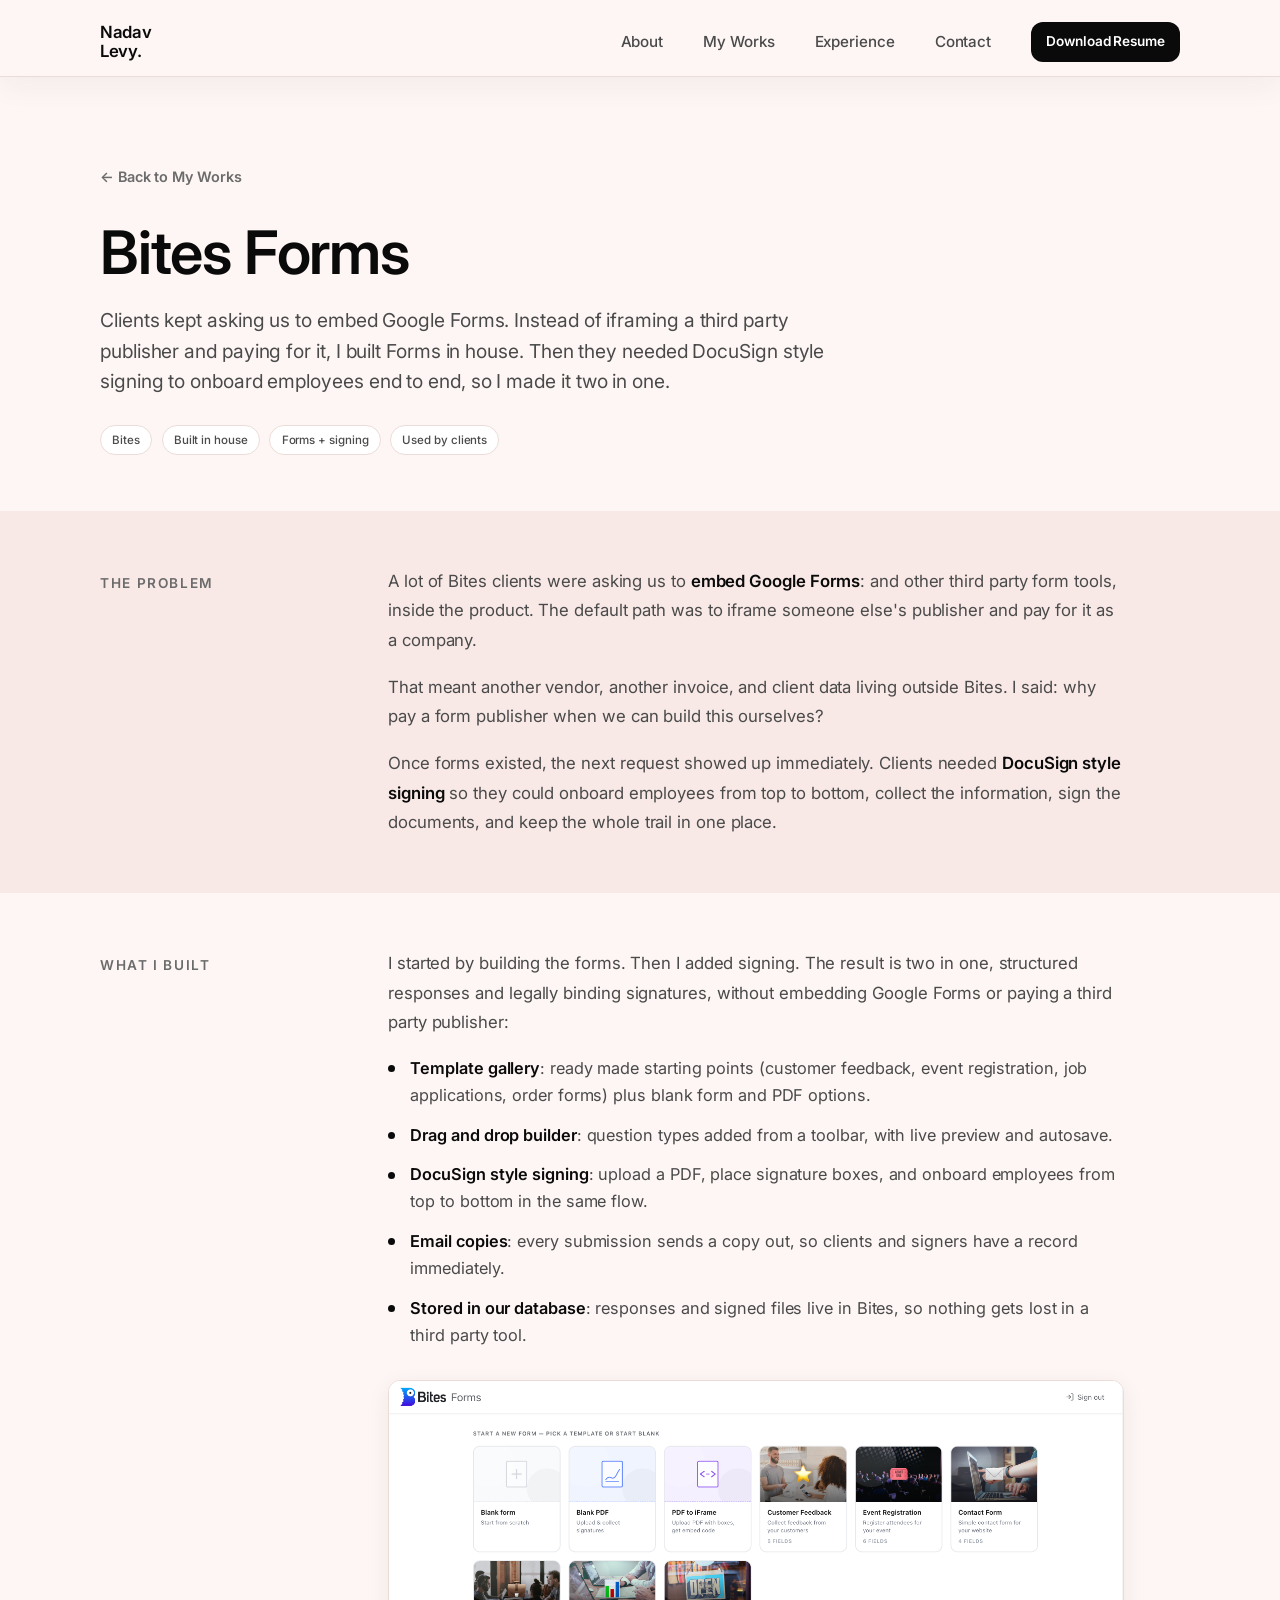
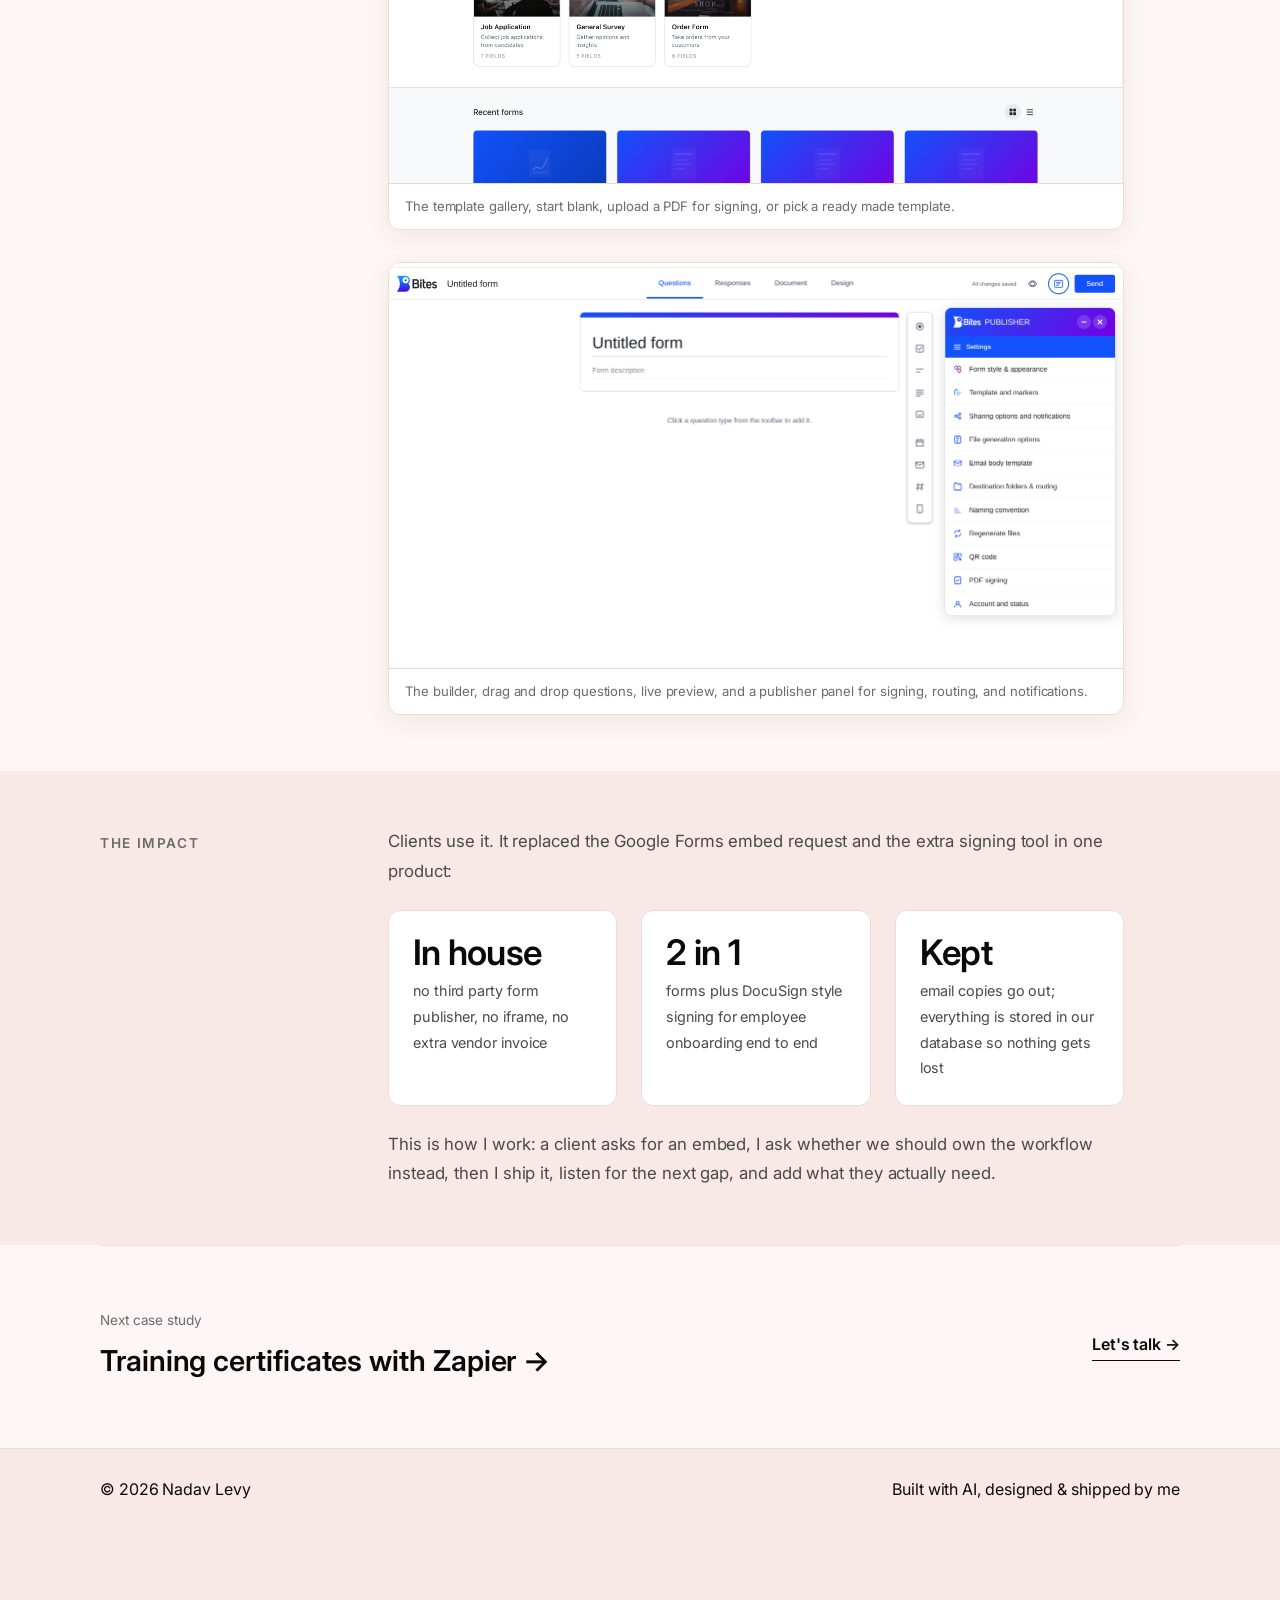
==== commit 79904cde: "Bold the Zapier impact line, drop the next-case footer block, and remove text hyphens Co-authored-by" ====
--- a/bites-forms.html
+++ b/bites-forms.html
@@ -5,7 +5,7 @@
  <meta name="viewport" content="width=device-width, initial-scale=1.0" />
 
  <title>Bites Forms: Nadav Levy</title>
- <meta name="description" content="Case study: how Nadav Levy built Bites Forms in-house after clients asked to embed Google Forms, then added DocuSign-style signing, email copies, and database storage so nothing gets lost." />
+ <meta name="description" content="Case study: how Nadav Levy built Bites Forms in house after clients asked to embed Google Forms, then added DocuSign style signing, email copies, and database storage so nothing gets lost." />
  <meta name="author" content="Nadav Levy" />
  <meta name="theme-color" content="#fdf6f4" />
 
@@ -43,10 +43,10 @@
    <div class="container">
     <a class="case-hero__back" href="index.html#projects">&larr; Back to My Works</a>
     <h1 class="case-hero__title">Bites Forms</h1>
-    <p class="case-hero__summary">Clients kept asking us to embed Google Forms. Instead of iframing a third-party publisher and paying for it, I built Forms in-house. Then they needed DocuSign-style signing to onboard employees end to end, so I made it two in one.</p>
+    <p class="case-hero__summary">Clients kept asking us to embed Google Forms. Instead of iframing a third party publisher and paying for it, I built Forms in house. Then they needed DocuSign style signing to onboard employees end to end, so I made it two in one.</p>
     <div class="case-hero__meta">
      <span class="work-card__tag">Bites</span>
-     <span class="work-card__tag">Built in-house</span>
+     <span class="work-card__tag">Built in house</span>
      <span class="work-card__tag">Forms + signing</span>
      <span class="work-card__tag">Used by clients</span>
     </div>
@@ -58,9 +58,9 @@
    <div class="container case-section__grid">
     <span class="case-section__label">The problem</span>
     <div class="case-section__body">
-     <p>A lot of Bites clients were asking us to <strong>embed Google Forms</strong>: and other third-party form tools, inside the product. The default path was to iframe someone else's publisher and pay for it as a company.</p>
+     <p>A lot of Bites clients were asking us to <strong>embed Google Forms</strong>: and other third party form tools, inside the product. The default path was to iframe someone else's publisher and pay for it as a company.</p>
      <p>That meant another vendor, another invoice, and client data living outside Bites. I said: why pay a form publisher when we can build this ourselves?</p>
-     <p>Once forms existed, the next request showed up immediately. Clients needed <strong>DocuSign-style signing</strong> so they could onboard employees from top to bottom, collect the information, sign the documents, and keep the whole trail in one place.</p>
+     <p>Once forms existed, the next request showed up immediately. Clients needed <strong>DocuSign style signing</strong> so they could onboard employees from top to bottom, collect the information, sign the documents, and keep the whole trail in one place.</p>
     </div>
    </div>
   </section>
@@ -70,23 +70,23 @@
    <div class="container case-section__grid">
     <span class="case-section__label">What I built</span>
     <div class="case-section__body">
-     <p>I started by building the forms. Then I added signing. The result is two in one, structured responses and legally binding signatures, without embedding Google Forms or paying a third-party publisher:</p>
+     <p>I started by building the forms. Then I added signing. The result is two in one, structured responses and legally binding signatures, without embedding Google Forms or paying a third party publisher:</p>
      <ul>
-      <li><strong>Template gallery</strong>: ready-made starting points (customer feedback, event registration, job applications, order forms) plus blank form and PDF options.</li>
-      <li><strong>Drag-and-drop builder</strong>: question types added from a toolbar, with live preview and autosave.</li>
-      <li><strong>DocuSign-style signing</strong>: upload a PDF, place signature boxes, and onboard employees from top to bottom in the same flow.</li>
+      <li><strong>Template gallery</strong>: ready made starting points (customer feedback, event registration, job applications, order forms) plus blank form and PDF options.</li>
+      <li><strong>Drag and drop builder</strong>: question types added from a toolbar, with live preview and autosave.</li>
+      <li><strong>DocuSign style signing</strong>: upload a PDF, place signature boxes, and onboard employees from top to bottom in the same flow.</li>
       <li><strong>Email copies</strong>: every submission sends a copy out, so clients and signers have a record immediately.</li>
-      <li><strong>Stored in our database</strong>: responses and signed files live in Bites, so nothing gets lost in a third-party tool.</li>
+      <li><strong>Stored in our database</strong>: responses and signed files live in Bites, so nothing gets lost in a third party tool.</li>
      </ul>
 
      <figure class="case-shot">
-      <img src="bites-forms-templates.png" alt="Bites Forms template gallery, blank form, PDF upload, and ready-made templates" loading="lazy" onerror="this.closest('figure').remove()">
-      <figcaption>The template gallery, start blank, upload a PDF for signing, or pick a ready-made template.</figcaption>
+      <img src="bites-forms-templates.png" alt="Bites Forms template gallery, blank form, PDF upload, and ready made templates" loading="lazy" onerror="this.closest('figure').remove()">
+      <figcaption>The template gallery, start blank, upload a PDF for signing, or pick a ready made template.</figcaption>
      </figure>
 
      <figure class="case-shot">
       <img src="bites-forms-builder.png" alt="Bites Forms builder, question toolbar, live form preview, and publisher settings panel" loading="lazy" onerror="this.closest('figure').remove()">
-      <figcaption>The builder, drag-and-drop questions, live preview, and a publisher panel for signing, routing, and notifications.</figcaption>
+      <figcaption>The builder, drag and drop questions, live preview, and a publisher panel for signing, routing, and notifications.</figcaption>
      </figure>
     </div>
    </div>
@@ -100,12 +100,12 @@
      <p>Clients use it. It replaced the Google Forms embed request and the extra signing tool in one product:</p>
      <div class="case-impact">
       <div class="case-impact__item">
-       <span class="case-impact__num">In-house</span>
-       <span class="case-impact__label">no third-party form publisher, no iframe, no extra vendor invoice</span>
+       <span class="case-impact__num">In house</span>
+       <span class="case-impact__label">no third party form publisher, no iframe, no extra vendor invoice</span>
       </div>
       <div class="case-impact__item">
        <span class="case-impact__num">2 in 1</span>
-       <span class="case-impact__label">forms plus DocuSign-style signing for employee onboarding end to end</span>
+       <span class="case-impact__label">forms plus DocuSign style signing for employee onboarding end to end</span>
       </div>
       <div class="case-impact__item">
        <span class="case-impact__num">Kept</span>
--- a/style.css
+++ b/style.css
@@ -2622,6 +2622,14 @@
   padding: 0.75rem 1rem;
   border-top: 1px solid var(--border);
 }
+.case-impact-line {
+  font-size: 1.35rem !important;
+  line-height: 1.55 !important;
+  font-weight: 500;
+  color: var(--text) !important;
+  max-width: 40rem;
+}
+.case-impact-line strong { font-weight: 700; }
 .case-next {
   display: flex;
   align-items: center;
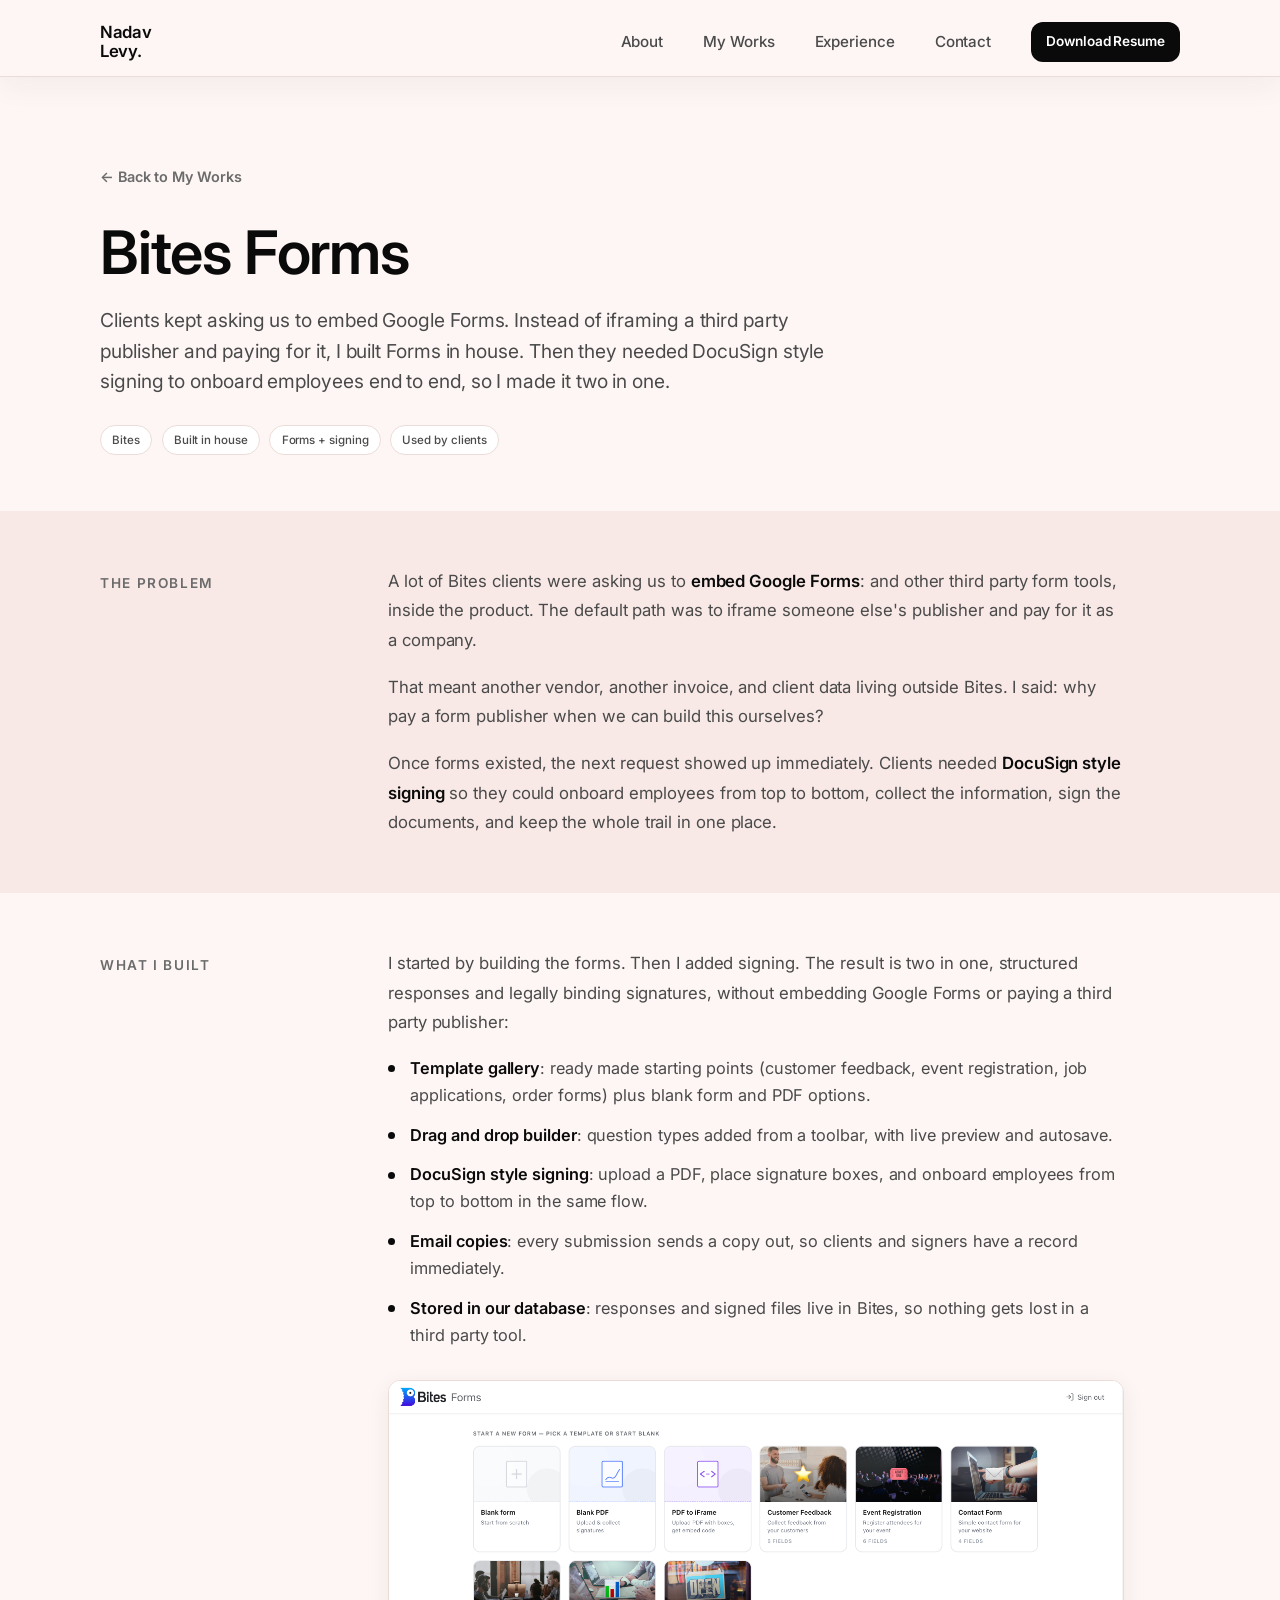
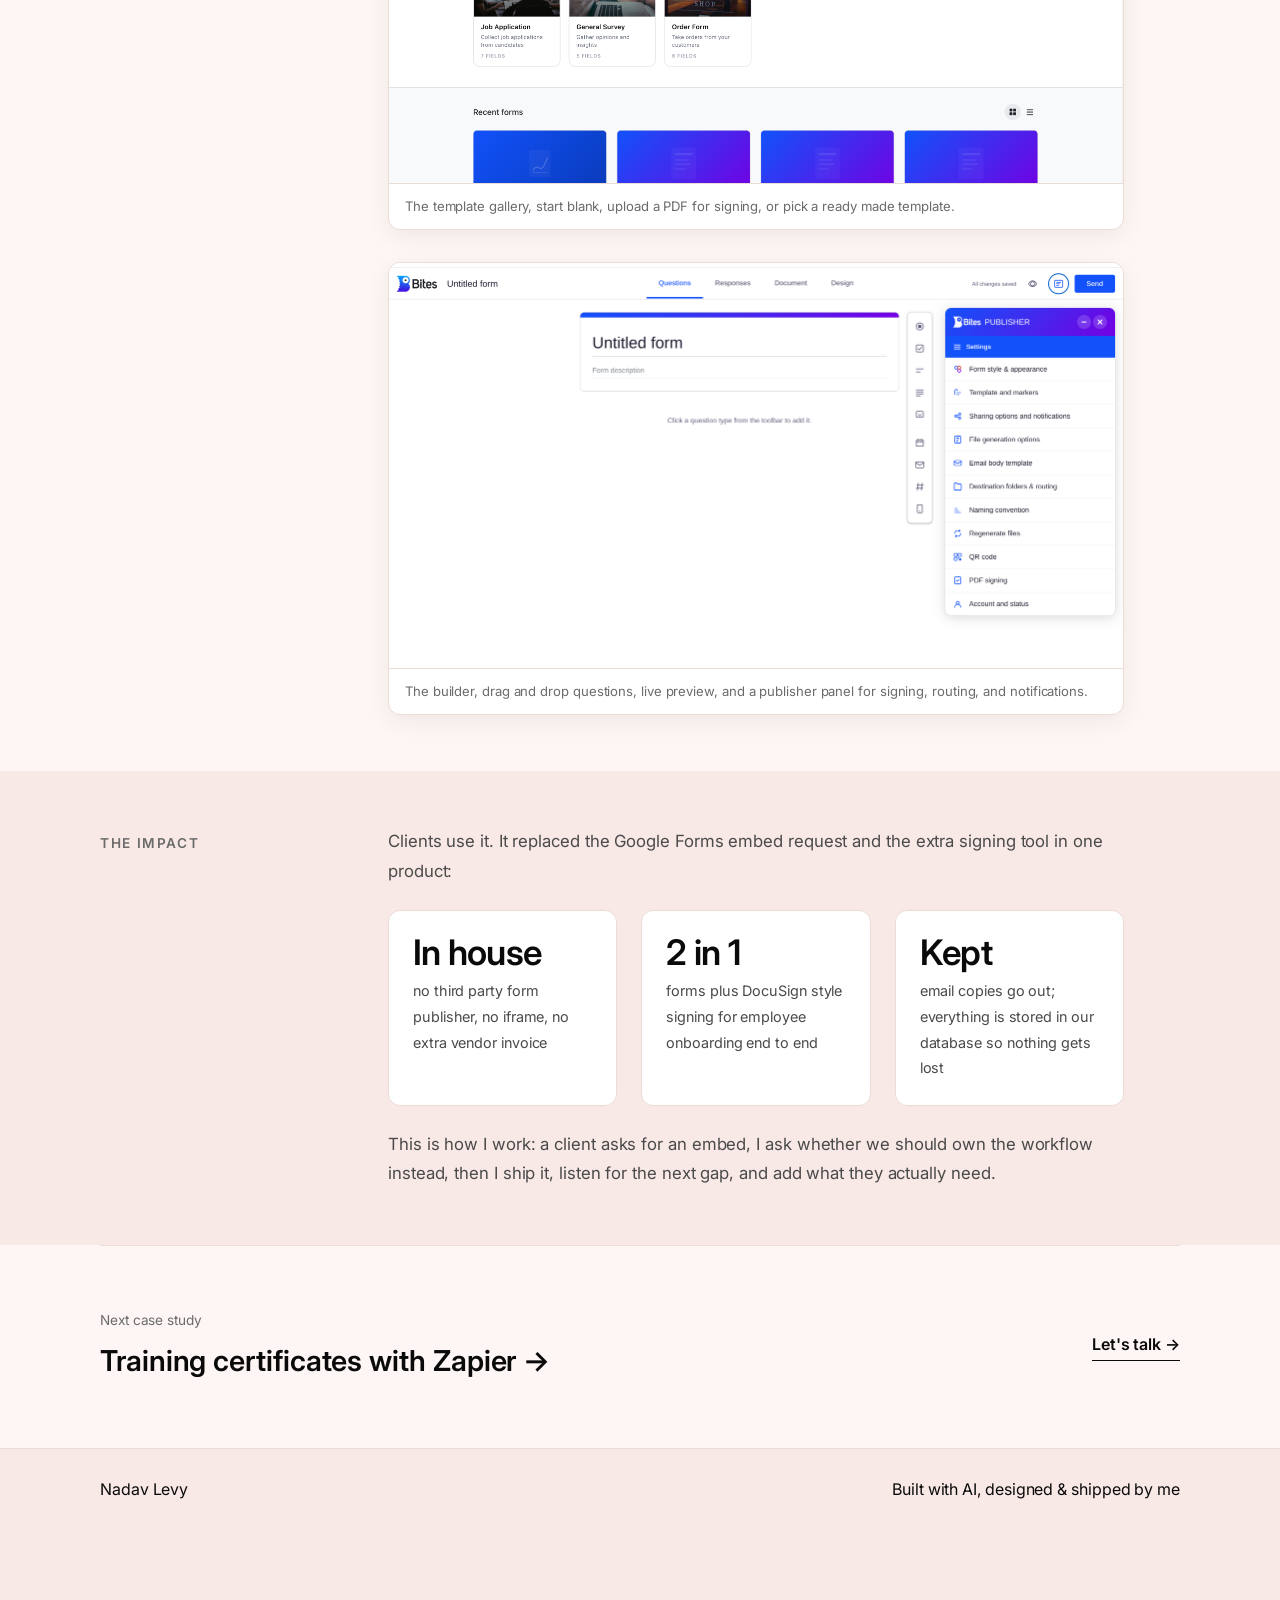
==== commit f8ebf94a: "Remove the copyright mark from case study footers Co-authored-by: nadavl-dev <nadavl-dev@users.norep" ====
--- a/bites-forms.html
+++ b/bites-forms.html
@@ -132,13 +132,13 @@
  <!-- ============ FOOTER ============ -->
  <footer class="footer">
   <div class="container footer__inner">
-   <span>&copy; <span id="year"></span> Nadav Levy</span>
+   <span>Nadav Levy</span>
    <span>Built with AI, designed &amp; shipped by me</span>
   </div>
  </footer>
 
  <script>
-  document.getElementById("year").textContent = new Date().getFullYear();
+  var y = document.getElementById("year"); if (y) y.textContent = new Date().getFullYear();
  </script>
 </body>
 </html>
